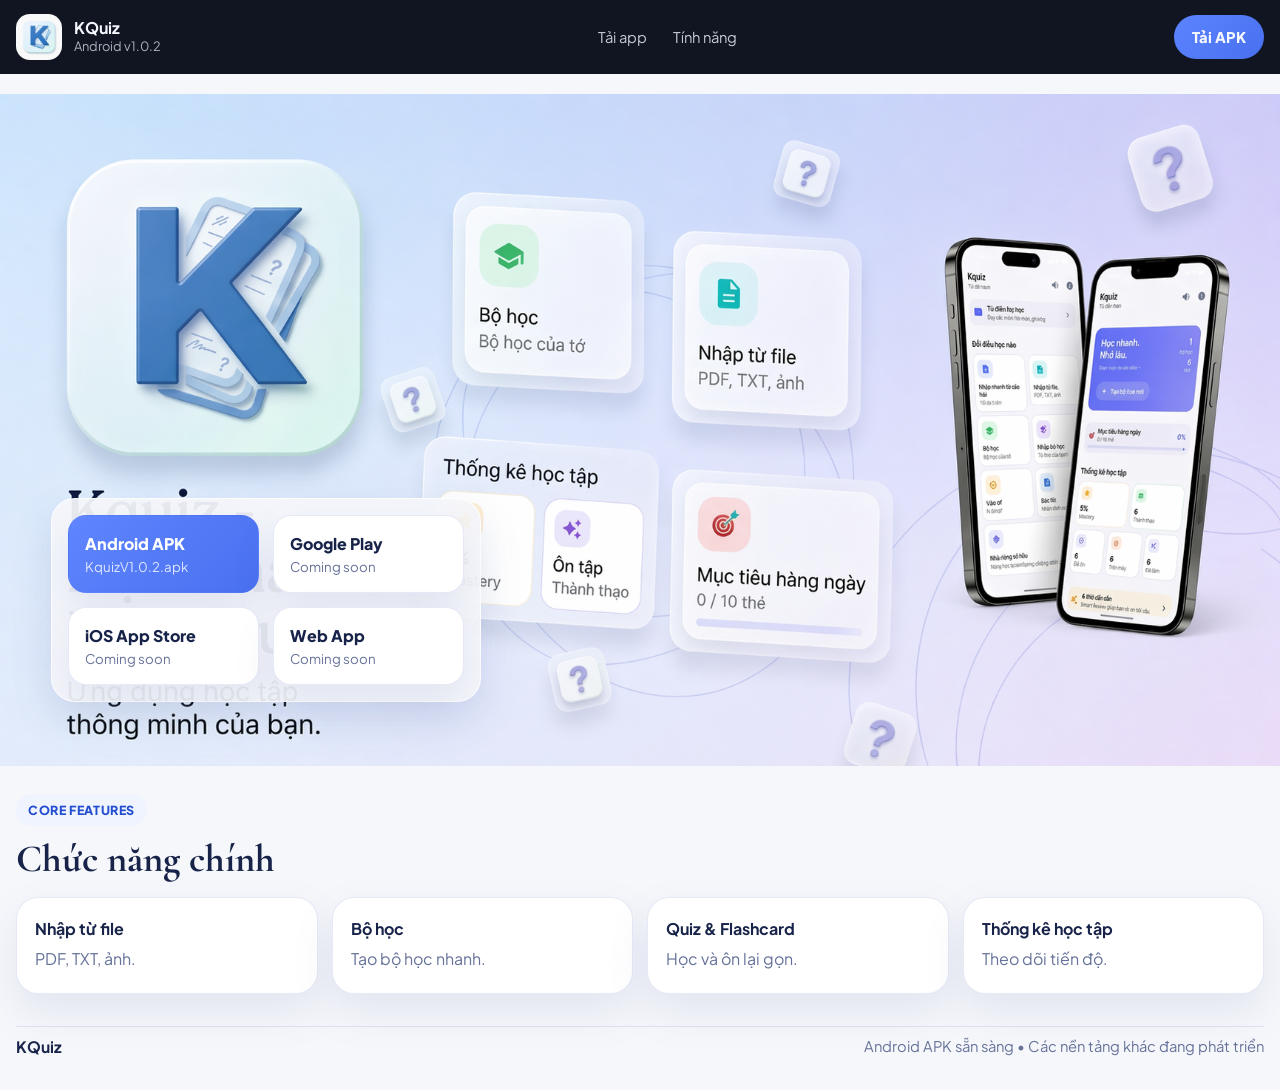
==== index.html @ 80481e48 "Move download buttons into hero" ====
<!DOCTYPE html>
<html lang="vi">
<head>
  <meta charset="UTF-8">
  <meta name="viewport" content="width=device-width, initial-scale=1.0">
  <title>KQuiz | Tải ứng dụng học tập chính thức</title>
  <meta
    name="description"
    content="Tải KQuiz Android APK v1.0.2. Nhập tài liệu, tạo quiz và ôn tập nhanh hơn với giao diện học tập thông minh."
  >
  <meta name="theme-color" content="#111826">
  <meta property="og:title" content="KQuiz | Tải ứng dụng học tập chính thức">
  <meta
    property="og:description"
    content="Trang tải chính thức của KQuiz với ảnh hero lớn, cụm nút tải app và phần giới thiệu cực gọn về các chức năng chính."
  >
  <meta property="og:type" content="website">
  <meta property="og:image" content="./assets/hero/hero-desktop.png">
  <link rel="preconnect" href="https://fonts.googleapis.com">
  <link rel="preconnect" href="https://fonts.gstatic.com" crossorigin>
  <link
    href="https://fonts.googleapis.com/css2?family=Cormorant+Garamond:wght@600;700&family=Plus+Jakarta+Sans:wght@400;500;600;700;800&display=swap"
    rel="stylesheet"
  >
  <link rel="icon" type="image/jpeg" href="./assets/hero/logo-k.jpg">
  <link rel="stylesheet" href="./styles.css">
</head>
<body>
  <header class="topbar">
    <div class="topbar__inner">
      <a class="brand" href="#top" aria-label="KQuiz">
        <img class="brand__icon" src="./assets/hero/logo-k.jpg" alt="Logo KQuiz">
        <span class="brand__copy">
          <strong>KQuiz</strong>
          <small>Android v1.0.2</small>
        </span>
      </a>

      <nav class="topbar__nav" aria-label="Điều hướng chính">
        <a href="#download">Tải app</a>
        <a href="#features">Tính năng</a>
      </nav>

      <a class="topbar__cta" href="./downloads/KquizV1.0.2.apk" download>Tải APK</a>
    </div>
  </header>

  <main id="top">
    <section id="download" class="hero">
      <div class="hero__inner">
        <picture class="hero__image">
          <source media="(max-width: 860px)" srcset="./assets/hero/hero-mobile.png">
          <img
            src="./assets/hero/hero-desktop.png"
            alt="Ảnh hero của KQuiz với logo K, các thẻ chức năng và mockup ứng dụng."
            fetchpriority="high"
          >
        </picture>

        <div class="hero__downloads" aria-label="Tải KQuiz">
          <a class="download-button download-button--primary" href="./downloads/KquizV1.0.2.apk" download>
            <span>Android APK</span>
            <small>KquizV1.0.2.apk</small>
          </a>

          <button class="download-button" type="button" disabled>
            <span>Google Play</span>
            <small>Coming soon</small>
          </button>

          <button class="download-button" type="button" disabled>
            <span>iOS App Store</span>
            <small>Coming soon</small>
          </button>

          <button class="download-button" type="button" disabled>
            <span>Web App</span>
            <small>Coming soon</small>
          </button>
        </div>
      </div>
    </section>

    <section id="features" class="features">
      <div class="features__inner">
        <div class="features__head">
          <span class="eyebrow">Core features</span>
          <h2>Chức năng chính</h2>
        </div>

        <div class="features__grid">
          <article class="feature">
            <h3>Nhập từ file</h3>
            <p>PDF, TXT, ảnh.</p>
          </article>

          <article class="feature">
            <h3>Bộ học</h3>
            <p>Tạo bộ học nhanh.</p>
          </article>

          <article class="feature">
            <h3>Quiz & Flashcard</h3>
            <p>Học và ôn lại gọn.</p>
          </article>

          <article class="feature">
            <h3>Thống kê học tập</h3>
            <p>Theo dõi tiến độ.</p>
          </article>
        </div>
      </div>
    </section>
  </main>

  <footer class="footer">
    <div class="footer__inner">
      <strong>KQuiz</strong>
      <p>Android APK sẵn sàng • Các nền tảng khác đang phát triển</p>
    </div>
  </footer>

  <script src="./script.js"></script>
</body>
</html>
---- styles.css ----
:root {
  --page-bg: #f6f7fb;
  --surface: #ffffff;
  --surface-soft: #f0f4ff;
  --text: #182349;
  --text-soft: #66729a;
  --line: rgba(98, 120, 196, 0.16);
  --blue: #5478f6;
  --blue-deep: #224ecf;
  --shadow: 0 18px 42px rgba(88, 103, 163, 0.12);
  --radius-xl: 28px;
  --radius-lg: 22px;
  --radius-md: 18px;
  --content-width: min(1360px, calc(100% - 32px));
}

* {
  box-sizing: border-box;
}

html {
  scroll-behavior: smooth;
  overflow-x: clip;
}

body {
  margin: 0;
  min-height: 100vh;
  overflow-x: clip;
  font-family: "Plus Jakarta Sans", sans-serif;
  color: var(--text);
  background: var(--page-bg);
}

img {
  display: block;
  max-width: 100%;
}

a {
  color: inherit;
  text-decoration: none;
}

button,
a {
  -webkit-tap-highlight-color: transparent;
}

.topbar {
  background: #101521;
  color: #f6f8ff;
}

.topbar__inner {
  width: var(--content-width);
  margin: 0 auto;
  min-height: 74px;
  display: flex;
  align-items: center;
  justify-content: space-between;
  gap: 18px;
}

.brand {
  display: inline-flex;
  align-items: center;
  gap: 12px;
  min-width: 0;
}

.brand__icon {
  width: 46px;
  height: 46px;
  border-radius: 14px;
  object-fit: cover;
}

.brand__copy {
  display: flex;
  flex-direction: column;
  gap: 2px;
}

.brand__copy strong {
  font-size: 1rem;
  line-height: 1;
}

.brand__copy small {
  color: rgba(233, 239, 255, 0.72);
  font-size: 0.8rem;
}

.topbar__nav {
  display: flex;
  align-items: center;
  gap: 26px;
}

.topbar__nav a {
  color: rgba(238, 243, 255, 0.82);
  font-size: 0.92rem;
}

.topbar__cta {
  display: inline-flex;
  align-items: center;
  justify-content: center;
  min-height: 44px;
  padding: 0 18px;
  border-radius: 999px;
  background: linear-gradient(135deg, #5d84ff 0%, #4870ef 100%);
  font-size: 0.92rem;
  font-weight: 800;
}

.hero {
  position: relative;
  padding: 20px 0 0;
}

.features__inner,
.footer__inner {
  width: var(--content-width);
  margin: 0 auto;
}

.hero__inner {
  width: 100%;
  margin: 0;
}

.hero__image {
  display: block;
  width: 100%;
}

.hero__image img {
  width: 100%;
  max-width: none;
  border-radius: 0;
}

.eyebrow {
  display: inline-flex;
  align-items: center;
  min-height: 32px;
  padding: 0 12px;
  border-radius: 999px;
  background: var(--surface-soft);
  color: var(--blue-deep);
  font-size: 0.78rem;
  font-weight: 800;
  letter-spacing: 0.05em;
  text-transform: uppercase;
}

.features__head h2 {
  margin: 14px 0 8px;
  font-family: "Cormorant Garamond", serif;
  font-size: clamp(2rem, 3vw, 3rem);
  line-height: 1.02;
  font-weight: 700;
}

.features__head p,
.feature p {
  margin: 0;
  color: var(--text-soft);
  line-height: 1.7;
}

.hero__downloads {
  position: absolute;
  left: clamp(24px, 4vw, 72px);
  bottom: clamp(26px, 5vw, 72px);
  display: grid;
  grid-template-columns: repeat(2, minmax(180px, 1fr));
  gap: 14px;
  width: min(430px, calc(100% - 48px));
  padding: 16px;
  border: 1px solid rgba(255, 255, 255, 0.84);
  border-radius: 24px;
  background: rgba(246, 247, 251, 0.94);
  box-shadow: 0 18px 42px rgba(88, 103, 163, 0.14);
  z-index: 2;
}

.download-button {
  min-height: 78px;
  padding: 14px 16px;
  display: flex;
  flex-direction: column;
  justify-content: center;
  gap: 4px;
  border: 1px solid var(--line);
  border-radius: var(--radius-md);
  background: var(--surface);
  color: var(--text);
  font: inherit;
  text-align: left;
  box-shadow: var(--shadow);
  cursor: not-allowed;
}

.download-button span {
  font-weight: 800;
}

.download-button small {
  color: var(--text-soft);
}

.download-button--primary {
  background: linear-gradient(135deg, #5f85ff 0%, #4970ef 100%);
  color: #fff;
  border-color: transparent;
  cursor: pointer;
}

.download-button--primary small {
  color: rgba(255, 255, 255, 0.82);
}

.features {
  padding: 28px 0 0;
}

.features__head {
  margin-bottom: 18px;
}

.features__grid {
  display: grid;
  grid-template-columns: repeat(4, minmax(0, 1fr));
  gap: 14px;
}

.feature {
  padding: 20px 18px;
  border: 1px solid var(--line);
  border-radius: var(--radius-lg);
  background: var(--surface);
  box-shadow: var(--shadow);
}

.feature h3 {
  margin: 0 0 6px;
  font-size: 1rem;
}

.footer {
  padding: 32px 0 34px;
}

.footer__inner {
  padding-top: 10px;
  border-top: 1px solid rgba(95, 117, 190, 0.16);
  display: flex;
  align-items: center;
  justify-content: space-between;
  gap: 16px;
}

.footer__inner strong {
  font-size: 0.98rem;
}

.footer__inner p {
  margin: 0;
  color: var(--text-soft);
  font-size: 0.92rem;
}

@media (max-width: 980px) {
  .topbar__inner {
    flex-wrap: wrap;
    padding: 14px 0;
  }

  .topbar__nav {
    order: 3;
    width: 100%;
    justify-content: center;
    padding-bottom: 2px;
  }

  .download__buttons,
  .features__grid {
    grid-template-columns: repeat(2, minmax(0, 1fr));
  }
}

@media (max-width: 860px) {
  :root {
    --content-width: min(100% - 20px, 760px);
  }

  .hero {
    padding-top: 10px;
  }

  .hero__downloads {
    position: static;
    width: var(--content-width);
    margin: 16px auto 0;
    grid-template-columns: 1fr;
    padding: 0;
    border: 0;
    border-radius: 0;
    background: transparent;
    box-shadow: none;
  }

  .features {
    padding-top: 28px;
  }
}

@media (max-width: 560px) {
  .brand__icon {
    width: 42px;
    height: 42px;
    border-radius: 12px;
  }

  .topbar__cta {
    width: 100%;
  }

  .topbar__nav {
    gap: 18px;
  }

  .features__head h2 {
    font-size: 2.15rem;
  }

  .features__grid {
    grid-template-columns: 1fr;
  }

  .download-button,
  .feature {
    padding: 18px 16px;
  }

  .footer__inner {
    flex-direction: column;
    align-items: flex-start;
  }
}
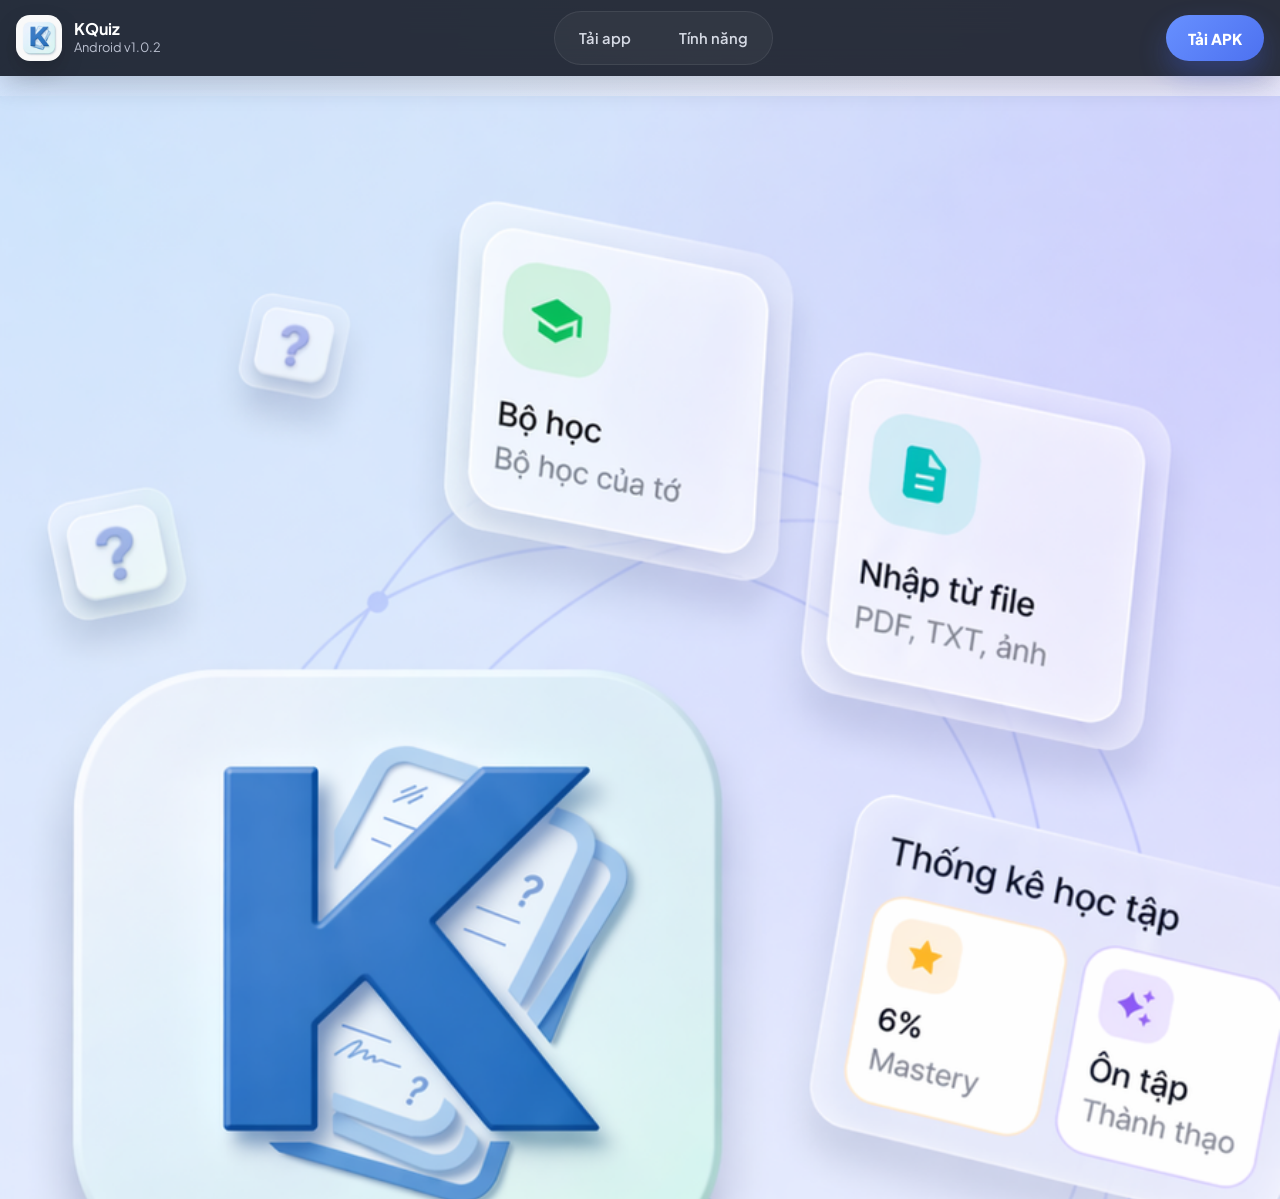
==== commit 0693a0b5: "Polish landing page visuals" ====
--- a/index.html
+++ b/index.html
@@ -8,11 +8,11 @@
     name="description"
     content="Tải KQuiz Android APK v1.0.2. Nhập tài liệu, tạo quiz và ôn tập nhanh hơn với giao diện học tập thông minh."
   >
-  <meta name="theme-color" content="#111826">
+  <meta name="theme-color" content="#111827">
   <meta property="og:title" content="KQuiz | Tải ứng dụng học tập chính thức">
   <meta
     property="og:description"
-    content="Trang tải chính thức của KQuiz với ảnh hero lớn, cụm nút tải app và phần giới thiệu cực gọn về các chức năng chính."
+    content="Trang tải chính thức của KQuiz với ảnh hero lớn, cụm nút tải app trong hero và phần giới thiệu gọn về các chức năng chính."
   >
   <meta property="og:type" content="website">
   <meta property="og:image" content="./assets/hero/hero-desktop.png">
@@ -37,8 +37,8 @@
       </a>
 
       <nav class="topbar__nav" aria-label="Điều hướng chính">
-        <a href="#download">Tải app</a>
-        <a href="#features">Tính năng</a>
+        <a class="topbar__link" href="#download">Tải app</a>
+        <a class="topbar__link" href="#features">Tính năng</a>
       </nav>
 
       <a class="topbar__cta" href="./downloads/KquizV1.0.2.apk" download>Tải APK</a>
@@ -58,6 +58,11 @@
         </picture>
 
         <div class="hero__downloads" aria-label="Tải KQuiz">
+          <div class="hero__downloads-head">
+            <span class="hero__downloads-kicker">Download</span>
+            <strong>Chọn nền tảng bạn muốn tải</strong>
+          </div>
+
           <a class="download-button download-button--primary" href="./downloads/KquizV1.0.2.apk" download>
             <span>Android APK</span>
             <small>KquizV1.0.2.apk</small>
@@ -86,25 +91,30 @@
         <div class="features__head">
           <span class="eyebrow">Core features</span>
           <h2>Chức năng chính</h2>
+          <p>Vừa đủ để người mới nhìn qua là hiểu KQuiz làm được gì.</p>
         </div>
 
         <div class="features__grid">
-          <article class="feature">
+          <article class="feature feature--blue">
+            <span class="feature__meta">INPUT</span>
             <h3>Nhập từ file</h3>
             <p>PDF, TXT, ảnh.</p>
           </article>
 
-          <article class="feature">
+          <article class="feature feature--mint">
+            <span class="feature__meta">SETS</span>
             <h3>Bộ học</h3>
             <p>Tạo bộ học nhanh.</p>
           </article>
 
-          <article class="feature">
+          <article class="feature feature--violet">
+            <span class="feature__meta">QUIZ</span>
             <h3>Quiz & Flashcard</h3>
             <p>Học và ôn lại gọn.</p>
           </article>
 
-          <article class="feature">
+          <article class="feature feature--peach">
+            <span class="feature__meta">STATS</span>
             <h3>Thống kê học tập</h3>
             <p>Theo dõi tiến độ.</p>
           </article>
--- a/styles.css
+++ b/styles.css
@@ -1,13 +1,21 @@
 :root {
-  --page-bg: #f6f7fb;
-  --surface: #ffffff;
-  --surface-soft: #f0f4ff;
-  --text: #182349;
-  --text-soft: #66729a;
-  --line: rgba(98, 120, 196, 0.16);
-  --blue: #5478f6;
-  --blue-deep: #224ecf;
-  --shadow: 0 18px 42px rgba(88, 103, 163, 0.12);
+  --page-bg: #f4f7ff;
+  --page-tint: #ecf2ff;
+  --surface: rgba(255, 255, 255, 0.94);
+  --surface-soft: rgba(255, 255, 255, 0.78);
+  --surface-glass: rgba(248, 250, 255, 0.82);
+  --text: #14214a;
+  --text-soft: #647198;
+  --blue: #567cf6;
+  --blue-deep: #234fd1;
+  --mint: #54d6be;
+  --violet: #8a7cff;
+  --peach: #ffb086;
+  --line: rgba(98, 121, 198, 0.16);
+  --line-strong: rgba(96, 118, 196, 0.24);
+  --shadow-lg: 0 28px 72px rgba(91, 109, 177, 0.18);
+  --shadow-md: 0 18px 46px rgba(95, 111, 175, 0.14);
+  --shadow-sm: 0 12px 28px rgba(99, 112, 170, 0.1);
   --radius-xl: 28px;
   --radius-lg: 22px;
   --radius-md: 18px;
@@ -29,7 +37,10 @@
   overflow-x: clip;
   font-family: "Plus Jakarta Sans", sans-serif;
   color: var(--text);
-  background: var(--page-bg);
+  background:
+    radial-gradient(circle at top left, rgba(170, 211, 255, 0.42), transparent 28%),
+    radial-gradient(circle at top right, rgba(209, 194, 255, 0.24), transparent 24%),
+    linear-gradient(180deg, var(--page-bg) 0%, var(--page-tint) 100%);
 }
 
 img {
@@ -48,14 +59,18 @@
 }
 
 .topbar {
-  background: #101521;
-  color: #f6f8ff;
+  position: sticky;
+  top: 0;
+  z-index: 20;
+  background: rgba(14, 20, 34, 0.88);
+  backdrop-filter: blur(18px);
+  box-shadow: 0 10px 24px rgba(7, 12, 25, 0.18);
 }
 
 .topbar__inner {
   width: var(--content-width);
   margin: 0 auto;
-  min-height: 74px;
+  min-height: 76px;
   display: flex;
   align-items: center;
   justify-content: space-between;
@@ -74,6 +89,7 @@
   height: 46px;
   border-radius: 14px;
   object-fit: cover;
+  box-shadow: 0 10px 22px rgba(0, 0, 0, 0.18);
 }
 
 .brand__copy {
@@ -83,50 +99,74 @@
 }
 
 .brand__copy strong {
+  color: #ffffff;
   font-size: 1rem;
   line-height: 1;
 }
 
 .brand__copy small {
-  color: rgba(233, 239, 255, 0.72);
+  color: rgba(232, 238, 255, 0.76);
   font-size: 0.8rem;
 }
 
 .topbar__nav {
   display: flex;
   align-items: center;
-  gap: 26px;
-}
-
-.topbar__nav a {
-  color: rgba(238, 243, 255, 0.82);
+  gap: 12px;
+  padding: 6px;
+  border: 1px solid rgba(255, 255, 255, 0.08);
+  border-radius: 999px;
+  background: rgba(255, 255, 255, 0.04);
+}
+
+.topbar__link {
+  min-height: 40px;
+  padding: 0 18px;
+  display: inline-flex;
+  align-items: center;
+  justify-content: center;
+  border-radius: 999px;
+  color: rgba(240, 244, 255, 0.86);
   font-size: 0.92rem;
+  font-weight: 600;
+  transition: background 180ms ease, color 180ms ease, transform 180ms ease;
+}
+
+.topbar__link:hover,
+.topbar__link:focus-visible {
+  background: rgba(255, 255, 255, 0.08);
+  color: #ffffff;
+  transform: translateY(-1px);
 }
 
 .topbar__cta {
+  min-height: 46px;
+  padding: 0 22px;
   display: inline-flex;
   align-items: center;
   justify-content: center;
-  min-height: 44px;
-  padding: 0 18px;
-  border-radius: 999px;
-  background: linear-gradient(135deg, #5d84ff 0%, #4870ef 100%);
-  font-size: 0.92rem;
+  border-radius: 999px;
+  background: linear-gradient(135deg, #6790ff 0%, #4d71f0 100%);
+  color: #ffffff;
+  font-size: 0.94rem;
   font-weight: 800;
+  box-shadow: 0 14px 28px rgba(67, 101, 231, 0.32);
+  transition: transform 180ms ease, box-shadow 180ms ease;
+}
+
+.topbar__cta:hover,
+.topbar__cta:focus-visible {
+  transform: translateY(-1px);
+  box-shadow: 0 18px 32px rgba(67, 101, 231, 0.38);
 }
 
 .hero {
   position: relative;
-  padding: 20px 0 0;
-}
-
-.features__inner,
-.footer__inner {
-  width: var(--content-width);
-  margin: 0 auto;
+  padding-top: 20px;
 }
 
 .hero__inner {
+  position: relative;
   width: 100%;
   margin: 0;
 }
@@ -140,35 +180,7 @@
   width: 100%;
   max-width: none;
   border-radius: 0;
-}
-
-.eyebrow {
-  display: inline-flex;
-  align-items: center;
-  min-height: 32px;
-  padding: 0 12px;
-  border-radius: 999px;
-  background: var(--surface-soft);
-  color: var(--blue-deep);
-  font-size: 0.78rem;
-  font-weight: 800;
-  letter-spacing: 0.05em;
-  text-transform: uppercase;
-}
-
-.features__head h2 {
-  margin: 14px 0 8px;
-  font-family: "Cormorant Garamond", serif;
-  font-size: clamp(2rem, 3vw, 3rem);
-  line-height: 1.02;
-  font-weight: 700;
-}
-
-.features__head p,
-.feature p {
-  margin: 0;
-  color: var(--text-soft);
-  line-height: 1.7;
+  box-shadow: var(--shadow-lg);
 }
 
 .hero__downloads {
@@ -178,30 +190,61 @@
   display: grid;
   grid-template-columns: repeat(2, minmax(180px, 1fr));
   gap: 14px;
-  width: min(430px, calc(100% - 48px));
-  padding: 16px;
+  width: min(470px, calc(100% - 48px));
+  padding: 18px;
   border: 1px solid rgba(255, 255, 255, 0.84);
-  border-radius: 24px;
-  background: rgba(246, 247, 251, 0.94);
-  box-shadow: 0 18px 42px rgba(88, 103, 163, 0.14);
+  border-radius: 28px;
+  background: linear-gradient(180deg, rgba(248, 250, 255, 0.9), rgba(244, 247, 255, 0.82));
+  box-shadow: 0 24px 54px rgba(90, 106, 170, 0.22);
+  backdrop-filter: blur(18px);
   z-index: 2;
 }
 
+.hero__downloads-head {
+  grid-column: 1 / -1;
+  display: flex;
+  flex-direction: column;
+  gap: 4px;
+  margin-bottom: 4px;
+}
+
+.hero__downloads-kicker,
+.eyebrow {
+  display: inline-flex;
+  align-items: center;
+  width: fit-content;
+  min-height: 32px;
+  padding: 0 12px;
+  border-radius: 999px;
+  background: rgba(84, 124, 246, 0.1);
+  color: var(--blue-deep);
+  font-size: 0.78rem;
+  font-weight: 800;
+  letter-spacing: 0.05em;
+  text-transform: uppercase;
+}
+
+.hero__downloads-head strong {
+  font-size: 1rem;
+  line-height: 1.35;
+}
+
 .download-button {
-  min-height: 78px;
-  padding: 14px 16px;
+  min-height: 82px;
+  padding: 15px 16px;
   display: flex;
   flex-direction: column;
   justify-content: center;
-  gap: 4px;
+  gap: 5px;
   border: 1px solid var(--line);
-  border-radius: var(--radius-md);
-  background: var(--surface);
+  border-radius: 20px;
+  background: linear-gradient(180deg, rgba(255, 255, 255, 0.98), rgba(249, 250, 255, 0.9));
   color: var(--text);
   font: inherit;
   text-align: left;
-  box-shadow: var(--shadow);
+  box-shadow: var(--shadow-sm);
   cursor: not-allowed;
+  transition: transform 180ms ease, box-shadow 180ms ease, border-color 180ms ease;
 }
 
 .download-button span {
@@ -212,10 +255,17 @@
   color: var(--text-soft);
 }
 
+.download-button:hover,
+.download-button:focus-visible {
+  transform: translateY(-2px);
+  box-shadow: 0 16px 34px rgba(101, 118, 183, 0.16);
+}
+
 .download-button--primary {
-  background: linear-gradient(135deg, #5f85ff 0%, #4970ef 100%);
-  color: #fff;
+  background: linear-gradient(135deg, #648dff 0%, #496ff0 100%);
+  color: #ffffff;
   border-color: transparent;
+  box-shadow: 0 18px 34px rgba(68, 102, 232, 0.28);
   cursor: pointer;
 }
 
@@ -224,39 +274,111 @@
 }
 
 .features {
-  padding: 28px 0 0;
+  padding: 34px 0 0;
+}
+
+.features__inner,
+.footer__inner {
+  width: var(--content-width);
+  margin: 0 auto;
 }
 
 .features__head {
-  margin-bottom: 18px;
+  max-width: 620px;
+  margin-bottom: 22px;
+}
+
+.features__head h2 {
+  margin: 14px 0 10px;
+  font-family: "Cormorant Garamond", serif;
+  font-size: clamp(2.1rem, 3vw, 3.1rem);
+  line-height: 1.02;
+  font-weight: 700;
+}
+
+.features__head p,
+.feature p {
+  margin: 0;
+  color: var(--text-soft);
+  line-height: 1.72;
 }
 
 .features__grid {
   display: grid;
   grid-template-columns: repeat(4, minmax(0, 1fr));
-  gap: 14px;
+  gap: 16px;
 }
 
 .feature {
-  padding: 20px 18px;
+  position: relative;
+  overflow: hidden;
+  padding: 22px 20px;
   border: 1px solid var(--line);
-  border-radius: var(--radius-lg);
-  background: var(--surface);
-  box-shadow: var(--shadow);
+  border-radius: 24px;
+  background: linear-gradient(180deg, rgba(255, 255, 255, 0.98), rgba(248, 250, 255, 0.92));
+  box-shadow: var(--shadow-sm);
+}
+
+.feature::after {
+  content: "";
+  position: absolute;
+  inset: auto -32px -32px auto;
+  width: 120px;
+  height: 120px;
+  border-radius: 999px;
+  opacity: 0.14;
+}
+
+.feature--blue::after {
+  background: radial-gradient(circle, var(--blue), transparent 70%);
+}
+
+.feature--mint::after {
+  background: radial-gradient(circle, var(--mint), transparent 70%);
+}
+
+.feature--violet::after {
+  background: radial-gradient(circle, var(--violet), transparent 70%);
+}
+
+.feature--peach::after {
+  background: radial-gradient(circle, var(--peach), transparent 70%);
+}
+
+.feature__meta {
+  display: inline-flex;
+  align-items: center;
+  min-height: 28px;
+  padding: 0 10px;
+  margin-bottom: 14px;
+  border-radius: 999px;
+  background: rgba(239, 244, 255, 0.92);
+  color: var(--blue-deep);
+  font-size: 0.74rem;
+  font-weight: 800;
+  letter-spacing: 0.06em;
+  text-transform: uppercase;
 }
 
 .feature h3 {
-  margin: 0 0 6px;
-  font-size: 1rem;
+  position: relative;
+  z-index: 1;
+  margin: 0 0 8px;
+  font-size: 1.02rem;
+}
+
+.feature p {
+  position: relative;
+  z-index: 1;
 }
 
 .footer {
-  padding: 32px 0 34px;
+  padding: 34px 0 40px;
 }
 
 .footer__inner {
-  padding-top: 10px;
-  border-top: 1px solid rgba(95, 117, 190, 0.16);
+  padding-top: 14px;
+  border-top: 1px solid rgba(95, 117, 190, 0.18);
   display: flex;
   align-items: center;
   justify-content: space-between;
@@ -283,10 +405,8 @@
     order: 3;
     width: 100%;
     justify-content: center;
-    padding-bottom: 2px;
-  }
-
-  .download__buttons,
+  }
+
   .features__grid {
     grid-template-columns: repeat(2, minmax(0, 1fr));
   }
@@ -311,10 +431,15 @@
     border-radius: 0;
     background: transparent;
     box-shadow: none;
+    backdrop-filter: none;
+  }
+
+  .hero__downloads-head {
+    margin-bottom: 0;
   }
 
   .features {
-    padding-top: 28px;
+    padding-top: 30px;
   }
 }
 
@@ -330,11 +455,18 @@
   }
 
   .topbar__nav {
-    gap: 18px;
+    gap: 8px;
+    padding: 0;
+    border: 0;
+    background: transparent;
+  }
+
+  .topbar__link {
+    padding: 0 10px;
   }
 
   .features__head h2 {
-    font-size: 2.15rem;
+    font-size: 2.2rem;
   }
 
   .features__grid {
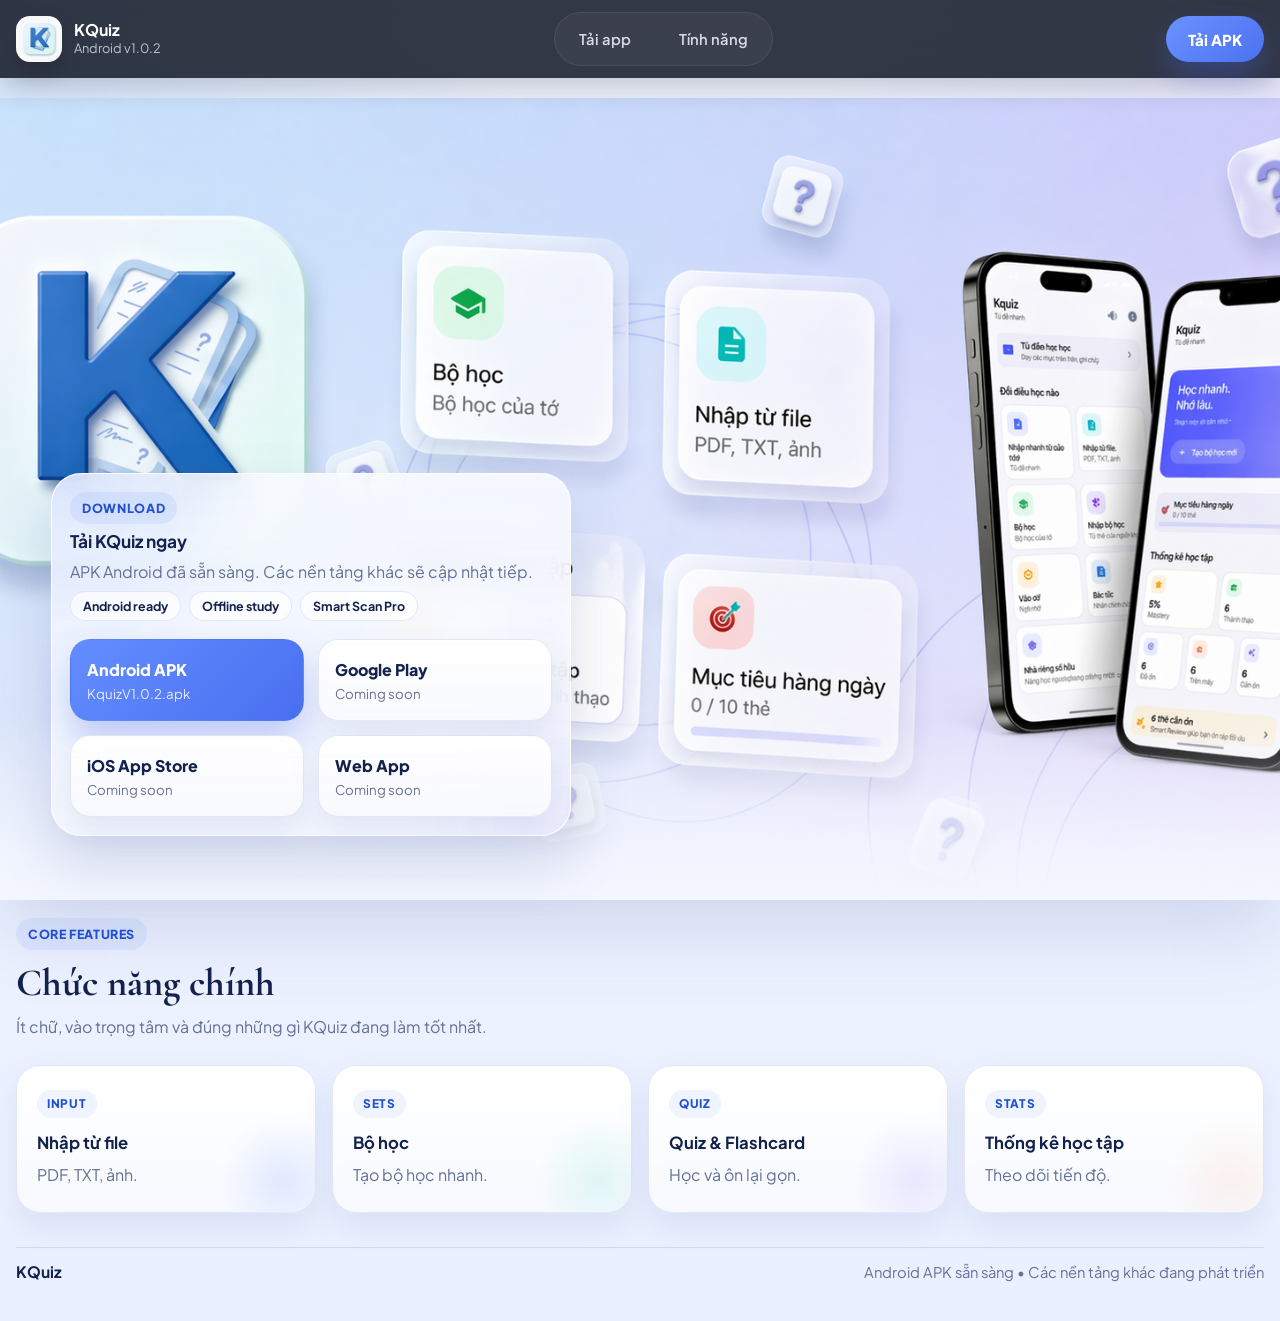
==== commit 32429391: "Enhance landing page hero polish" ====
--- a/index.html
+++ b/index.html
@@ -12,7 +12,7 @@
   <meta property="og:title" content="KQuiz | Tải ứng dụng học tập chính thức">
   <meta
     property="og:description"
-    content="Trang tải chính thức của KQuiz với ảnh hero lớn, cụm nút tải app trong hero và phần giới thiệu gọn về các chức năng chính."
+    content="Trang tải chính thức của KQuiz với ảnh hero lớn, cụm nút tải app nổi bật và phần giới thiệu gọn về các chức năng chính."
   >
   <meta property="og:type" content="website">
   <meta property="og:image" content="./assets/hero/hero-desktop.png">
@@ -60,7 +60,13 @@
         <div class="hero__downloads" aria-label="Tải KQuiz">
           <div class="hero__downloads-head">
             <span class="hero__downloads-kicker">Download</span>
-            <strong>Chọn nền tảng bạn muốn tải</strong>
+            <strong>Tải KQuiz ngay</strong>
+            <p>APK Android đã sẵn sàng. Các nền tảng khác sẽ cập nhật tiếp.</p>
+            <div class="hero__badges" aria-label="Điểm nổi bật">
+              <span class="hero__badge">Android ready</span>
+              <span class="hero__badge">Offline study</span>
+              <span class="hero__badge">Smart Scan Pro</span>
+            </div>
           </div>
 
           <a class="download-button download-button--primary" href="./downloads/KquizV1.0.2.apk" download>
@@ -88,32 +94,32 @@
 
     <section id="features" class="features">
       <div class="features__inner">
-        <div class="features__head">
+        <div class="features__head reveal" style="--delay: 0.02s">
           <span class="eyebrow">Core features</span>
           <h2>Chức năng chính</h2>
-          <p>Vừa đủ để người mới nhìn qua là hiểu KQuiz làm được gì.</p>
+          <p>Ít chữ, vào trọng tâm và đúng những gì KQuiz đang làm tốt nhất.</p>
         </div>
 
         <div class="features__grid">
-          <article class="feature feature--blue">
+          <article class="feature feature--blue reveal" style="--delay: 0.04s">
             <span class="feature__meta">INPUT</span>
             <h3>Nhập từ file</h3>
             <p>PDF, TXT, ảnh.</p>
           </article>
 
-          <article class="feature feature--mint">
+          <article class="feature feature--mint reveal" style="--delay: 0.08s">
             <span class="feature__meta">SETS</span>
             <h3>Bộ học</h3>
             <p>Tạo bộ học nhanh.</p>
           </article>
 
-          <article class="feature feature--violet">
+          <article class="feature feature--violet reveal" style="--delay: 0.12s">
             <span class="feature__meta">QUIZ</span>
             <h3>Quiz & Flashcard</h3>
             <p>Học và ôn lại gọn.</p>
           </article>
 
-          <article class="feature feature--peach">
+          <article class="feature feature--peach reveal" style="--delay: 0.16s">
             <span class="feature__meta">STATS</span>
             <h3>Thống kê học tập</h3>
             <p>Theo dõi tiến độ.</p>
--- a/styles.css
+++ b/styles.css
@@ -1,25 +1,25 @@
 :root {
   --page-bg: #f4f7ff;
-  --page-tint: #ecf2ff;
+  --page-tint: #eaf0ff;
   --surface: rgba(255, 255, 255, 0.94);
-  --surface-soft: rgba(255, 255, 255, 0.78);
-  --surface-glass: rgba(248, 250, 255, 0.82);
-  --text: #14214a;
+  --surface-soft: rgba(255, 255, 255, 0.82);
+  --surface-strong: rgba(250, 252, 255, 0.9);
+  --text: #13224d;
   --text-soft: #647198;
-  --blue: #567cf6;
+  --blue: #5c84ff;
   --blue-deep: #234fd1;
-  --mint: #54d6be;
-  --violet: #8a7cff;
-  --peach: #ffb086;
-  --line: rgba(98, 121, 198, 0.16);
-  --line-strong: rgba(96, 118, 196, 0.24);
-  --shadow-lg: 0 28px 72px rgba(91, 109, 177, 0.18);
-  --shadow-md: 0 18px 46px rgba(95, 111, 175, 0.14);
-  --shadow-sm: 0 12px 28px rgba(99, 112, 170, 0.1);
-  --radius-xl: 28px;
-  --radius-lg: 22px;
-  --radius-md: 18px;
-  --content-width: min(1360px, calc(100% - 32px));
+  --mint: #56d8c0;
+  --violet: #8d7fff;
+  --peach: #ffb389;
+  --line: rgba(94, 116, 191, 0.16);
+  --line-strong: rgba(90, 111, 186, 0.28);
+  --shadow-lg: 0 30px 72px rgba(87, 104, 170, 0.2);
+  --shadow-md: 0 20px 48px rgba(95, 111, 175, 0.16);
+  --shadow-sm: 0 14px 30px rgba(100, 112, 170, 0.12);
+  --radius-xl: 30px;
+  --radius-lg: 24px;
+  --radius-md: 20px;
+  --content-width: min(1380px, calc(100% - 32px));
 }
 
 * {
@@ -38,8 +38,8 @@
   font-family: "Plus Jakarta Sans", sans-serif;
   color: var(--text);
   background:
-    radial-gradient(circle at top left, rgba(170, 211, 255, 0.42), transparent 28%),
-    radial-gradient(circle at top right, rgba(209, 194, 255, 0.24), transparent 24%),
+    radial-gradient(circle at top left, rgba(182, 218, 255, 0.42), transparent 28%),
+    radial-gradient(circle at top right, rgba(214, 204, 255, 0.26), transparent 26%),
     linear-gradient(180deg, var(--page-bg) 0%, var(--page-tint) 100%);
 }
 
@@ -61,8 +61,8 @@
 .topbar {
   position: sticky;
   top: 0;
-  z-index: 20;
-  background: rgba(14, 20, 34, 0.88);
+  z-index: 30;
+  background: rgba(14, 20, 34, 0.84);
   backdrop-filter: blur(18px);
   box-shadow: 0 10px 24px rgba(7, 12, 25, 0.18);
 }
@@ -70,7 +70,7 @@
 .topbar__inner {
   width: var(--content-width);
   margin: 0 auto;
-  min-height: 76px;
+  min-height: 78px;
   display: flex;
   align-items: center;
   justify-content: space-between;
@@ -89,7 +89,7 @@
   height: 46px;
   border-radius: 14px;
   object-fit: cover;
-  box-shadow: 0 10px 22px rgba(0, 0, 0, 0.18);
+  box-shadow: 0 10px 24px rgba(0, 0, 0, 0.18);
 }
 
 .brand__copy {
@@ -146,7 +146,7 @@
   align-items: center;
   justify-content: center;
   border-radius: 999px;
-  background: linear-gradient(135deg, #6790ff 0%, #4d71f0 100%);
+  background: linear-gradient(135deg, #6992ff 0%, #4c72f0 100%);
   color: #ffffff;
   font-size: 0.94rem;
   font-weight: 800;
@@ -168,7 +168,16 @@
 .hero__inner {
   position: relative;
   width: 100%;
-  margin: 0;
+  min-height: calc(100svh - 98px);
+}
+
+.hero__inner::after {
+  content: "";
+  position: absolute;
+  inset: auto 0 0;
+  height: clamp(88px, 16vw, 180px);
+  background: linear-gradient(180deg, rgba(244, 247, 255, 0), rgba(244, 247, 255, 0.84) 74%, var(--page-bg));
+  pointer-events: none;
 }
 
 .hero__image {
@@ -178,33 +187,51 @@
 
 .hero__image img {
   width: 100%;
-  max-width: none;
-  border-radius: 0;
+  height: calc(100svh - 98px);
+  min-height: 640px;
+  object-fit: cover;
+  object-position: center center;
   box-shadow: var(--shadow-lg);
 }
 
 .hero__downloads {
   position: absolute;
-  left: clamp(24px, 4vw, 72px);
-  bottom: clamp(26px, 5vw, 72px);
+  left: clamp(24px, 4vw, 78px);
+  bottom: clamp(28px, 5vw, 82px);
   display: grid;
-  grid-template-columns: repeat(2, minmax(180px, 1fr));
+  grid-template-columns: repeat(2, minmax(190px, 1fr));
   gap: 14px;
-  width: min(470px, calc(100% - 48px));
+  width: min(520px, calc(100% - 48px));
   padding: 18px;
   border: 1px solid rgba(255, 255, 255, 0.84);
-  border-radius: 28px;
+  border-radius: var(--radius-xl);
   background: linear-gradient(180deg, rgba(248, 250, 255, 0.9), rgba(244, 247, 255, 0.82));
-  box-shadow: 0 24px 54px rgba(90, 106, 170, 0.22);
+  box-shadow: 0 26px 56px rgba(90, 106, 170, 0.22);
   backdrop-filter: blur(18px);
   z-index: 2;
+}
+
+.hero__downloads::before {
+  content: "";
+  position: absolute;
+  inset: 0;
+  border-radius: inherit;
+  background:
+    radial-gradient(circle at top left, rgba(120, 156, 255, 0.18), transparent 34%),
+    radial-gradient(circle at bottom right, rgba(168, 150, 255, 0.12), transparent 26%);
+  pointer-events: none;
+}
+
+.hero__downloads > * {
+  position: relative;
+  z-index: 1;
 }
 
 .hero__downloads-head {
   grid-column: 1 / -1;
   display: flex;
   flex-direction: column;
-  gap: 4px;
+  gap: 6px;
   margin-bottom: 4px;
 }
 
@@ -225,8 +252,34 @@
 }
 
 .hero__downloads-head strong {
-  font-size: 1rem;
+  font-size: 1.08rem;
   line-height: 1.35;
+}
+
+.hero__downloads-head p {
+  margin: 0;
+  color: var(--text-soft);
+  line-height: 1.6;
+}
+
+.hero__badges {
+  display: flex;
+  flex-wrap: wrap;
+  gap: 8px;
+}
+
+.hero__badge {
+  min-height: 30px;
+  padding: 0 12px;
+  display: inline-flex;
+  align-items: center;
+  justify-content: center;
+  border: 1px solid rgba(103, 126, 201, 0.16);
+  border-radius: 999px;
+  background: rgba(255, 255, 255, 0.72);
+  color: var(--text);
+  font-size: 0.78rem;
+  font-weight: 700;
 }
 
 .download-button {
@@ -237,7 +290,7 @@
   justify-content: center;
   gap: 5px;
   border: 1px solid var(--line);
-  border-radius: 20px;
+  border-radius: var(--radius-md);
   background: linear-gradient(180deg, rgba(255, 255, 255, 0.98), rgba(249, 250, 255, 0.9));
   color: var(--text);
   font: inherit;
@@ -258,23 +311,24 @@
 .download-button:hover,
 .download-button:focus-visible {
   transform: translateY(-2px);
-  box-shadow: 0 16px 34px rgba(101, 118, 183, 0.16);
+  box-shadow: 0 18px 34px rgba(101, 118, 183, 0.16);
 }
 
 .download-button--primary {
   background: linear-gradient(135deg, #648dff 0%, #496ff0 100%);
   color: #ffffff;
   border-color: transparent;
-  box-shadow: 0 18px 34px rgba(68, 102, 232, 0.28);
+  box-shadow: 0 18px 34px rgba(68, 102, 232, 0.3);
   cursor: pointer;
 }
 
 .download-button--primary small {
-  color: rgba(255, 255, 255, 0.82);
+  color: rgba(255, 255, 255, 0.84);
 }
 
 .features {
-  padding: 34px 0 0;
+  position: relative;
+  padding: 18px 0 0;
 }
 
 .features__inner,
@@ -285,13 +339,13 @@
 
 .features__head {
   max-width: 620px;
-  margin-bottom: 22px;
+  margin-bottom: 24px;
 }
 
 .features__head h2 {
   margin: 14px 0 10px;
   font-family: "Cormorant Garamond", serif;
-  font-size: clamp(2.1rem, 3vw, 3.1rem);
+  font-size: clamp(2.2rem, 3vw, 3.2rem);
   line-height: 1.02;
   font-weight: 700;
 }
@@ -312,21 +366,29 @@
 .feature {
   position: relative;
   overflow: hidden;
-  padding: 22px 20px;
+  padding: 24px 20px;
   border: 1px solid var(--line);
-  border-radius: 24px;
+  border-radius: var(--radius-lg);
   background: linear-gradient(180deg, rgba(255, 255, 255, 0.98), rgba(248, 250, 255, 0.92));
   box-shadow: var(--shadow-sm);
+  transition: transform 200ms ease, box-shadow 200ms ease, border-color 200ms ease;
+}
+
+.feature:hover,
+.feature:focus-within {
+  transform: translateY(-4px);
+  box-shadow: var(--shadow-md);
+  border-color: var(--line-strong);
 }
 
 .feature::after {
   content: "";
   position: absolute;
   inset: auto -32px -32px auto;
-  width: 120px;
-  height: 120px;
+  width: 128px;
+  height: 128px;
   border-radius: 999px;
-  opacity: 0.14;
+  opacity: 0.15;
 }
 
 .feature--blue::after {
@@ -364,7 +426,7 @@
   position: relative;
   z-index: 1;
   margin: 0 0 8px;
-  font-size: 1.02rem;
+  font-size: 1.04rem;
 }
 
 .feature p {
@@ -395,6 +457,35 @@
   font-size: 0.92rem;
 }
 
+.reveal {
+  opacity: 1;
+  transform: none;
+}
+
+.js .reveal {
+  opacity: 0;
+  transform: translateY(26px) scale(0.985);
+  transition:
+    opacity 560ms ease,
+    transform 560ms ease;
+  transition-delay: var(--delay, 0s);
+}
+
+.js .reveal.is-visible {
+  opacity: 1;
+  transform: translateY(0) scale(1);
+}
+
+@media (max-width: 1120px) {
+  .hero__downloads {
+    width: min(500px, calc(100% - 40px));
+  }
+
+  .features__grid {
+    grid-template-columns: repeat(2, minmax(0, 1fr));
+  }
+}
+
 @media (max-width: 980px) {
   .topbar__inner {
     flex-wrap: wrap;
@@ -406,10 +497,6 @@
     width: 100%;
     justify-content: center;
   }
-
-  .features__grid {
-    grid-template-columns: repeat(2, minmax(0, 1fr));
-  }
 }
 
 @media (max-width: 860px) {
@@ -421,25 +508,38 @@
     padding-top: 10px;
   }
 
+  .hero__inner {
+    min-height: auto;
+  }
+
+  .hero__inner::after {
+    display: none;
+  }
+
+  .hero__image img {
+    height: auto;
+    min-height: 0;
+    object-fit: contain;
+  }
+
   .hero__downloads {
     position: static;
     width: var(--content-width);
-    margin: 16px auto 0;
+    margin: -74px auto 0;
     grid-template-columns: 1fr;
-    padding: 0;
-    border: 0;
-    border-radius: 0;
-    background: transparent;
-    box-shadow: none;
+    padding: 16px;
+    border-color: rgba(105, 128, 206, 0.16);
+    background: linear-gradient(180deg, rgba(255, 255, 255, 0.94), rgba(247, 249, 255, 0.88));
+    box-shadow: var(--shadow-sm);
     backdrop-filter: none;
   }
 
-  .hero__downloads-head {
-    margin-bottom: 0;
+  .hero__badges {
+    margin-top: 2px;
   }
 
   .features {
-    padding-top: 30px;
+    padding-top: 28px;
   }
 }
 
@@ -465,6 +565,21 @@
     padding: 0 10px;
   }
 
+  .hero__downloads {
+    width: calc(100% - 20px);
+    margin-top: -58px;
+    gap: 12px;
+    border-radius: 22px;
+  }
+
+  .hero__downloads-head strong {
+    font-size: 1rem;
+  }
+
+  .hero__downloads-head p {
+    font-size: 0.92rem;
+  }
+
   .features__head h2 {
     font-size: 2.2rem;
   }
@@ -483,3 +598,18 @@
     align-items: flex-start;
   }
 }
+
+@media (prefers-reduced-motion: reduce) {
+  html {
+    scroll-behavior: auto;
+  }
+
+  .js .reveal,
+  .topbar__link,
+  .topbar__cta,
+  .download-button,
+  .feature {
+    transition: none;
+    transform: none;
+  }
+}
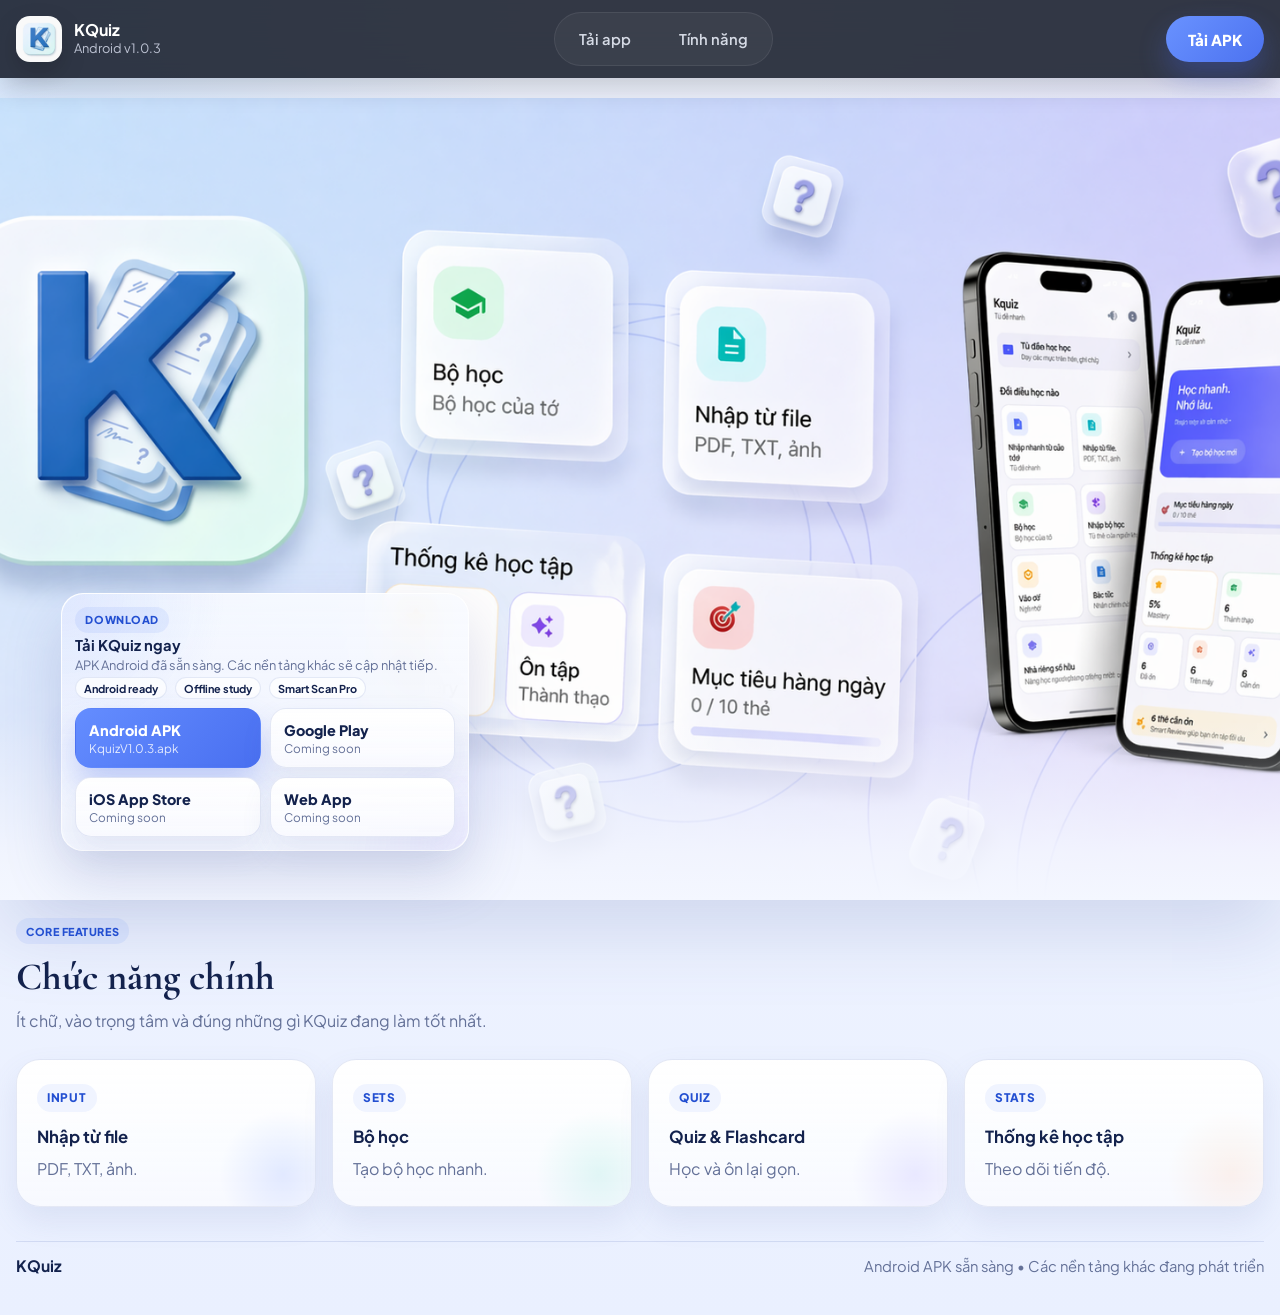
==== commit 5508f983: "Update landing page to APK v1.0.3" ====
--- a/index.html
+++ b/index.html
@@ -6,7 +6,7 @@
   <title>KQuiz | Tải ứng dụng học tập chính thức</title>
   <meta
     name="description"
-    content="Tải KQuiz Android APK v1.0.2. Nhập tài liệu, tạo quiz và ôn tập nhanh hơn với giao diện học tập thông minh."
+    content="Tải KQuiz Android APK v1.0.3. Nhập tài liệu, tạo quiz và ôn tập nhanh hơn với giao diện học tập thông minh."
   >
   <meta name="theme-color" content="#111827">
   <meta property="og:title" content="KQuiz | Tải ứng dụng học tập chính thức">
@@ -32,7 +32,7 @@
         <img class="brand__icon" src="./assets/hero/logo-k.jpg" alt="Logo KQuiz">
         <span class="brand__copy">
           <strong>KQuiz</strong>
-          <small>Android v1.0.2</small>
+          <small>Android v1.0.3</small>
         </span>
       </a>
 
@@ -41,7 +41,7 @@
         <a class="topbar__link" href="#features">Tính năng</a>
       </nav>
 
-      <a class="topbar__cta" href="./downloads/KquizV1.0.2.apk" download>Tải APK</a>
+      <a class="topbar__cta" href="./downloads/KquizV1.0.3.apk" download>Tải APK</a>
     </div>
   </header>
 
@@ -69,9 +69,9 @@
             </div>
           </div>
 
-          <a class="download-button download-button--primary" href="./downloads/KquizV1.0.2.apk" download>
+          <a class="download-button download-button--primary" href="./downloads/KquizV1.0.3.apk" download>
             <span>Android APK</span>
-            <small>KquizV1.0.2.apk</small>
+            <small>KquizV1.0.3.apk</small>
           </a>
 
           <button class="download-button" type="button" disabled>
--- a/styles.css
+++ b/styles.css
@@ -196,15 +196,15 @@
 
 .hero__downloads {
   position: absolute;
-  left: clamp(24px, 4vw, 78px);
-  bottom: clamp(28px, 5vw, 82px);
+  left: clamp(40px, 4.8vw, 94px);
+  bottom: clamp(16px, 3.8vw, 58px);
   display: grid;
-  grid-template-columns: repeat(2, minmax(190px, 1fr));
-  gap: 14px;
-  width: min(520px, calc(100% - 48px));
-  padding: 18px;
+  grid-template-columns: repeat(2, minmax(165px, 1fr));
+  gap: 9px;
+  width: min(408px, calc(100% - 48px));
+  padding: 13px;
   border: 1px solid rgba(255, 255, 255, 0.84);
-  border-radius: var(--radius-xl);
+  border-radius: 22px;
   background: linear-gradient(180deg, rgba(248, 250, 255, 0.9), rgba(244, 247, 255, 0.82));
   box-shadow: 0 26px 56px rgba(90, 106, 170, 0.22);
   backdrop-filter: blur(18px);
@@ -231,8 +231,8 @@
   grid-column: 1 / -1;
   display: flex;
   flex-direction: column;
-  gap: 6px;
-  margin-bottom: 4px;
+  gap: 3px;
+  margin-bottom: 0;
 }
 
 .hero__downloads-kicker,
@@ -240,26 +240,27 @@
   display: inline-flex;
   align-items: center;
   width: fit-content;
-  min-height: 32px;
-  padding: 0 12px;
+  min-height: 26px;
+  padding: 0 10px;
   border-radius: 999px;
   background: rgba(84, 124, 246, 0.1);
   color: var(--blue-deep);
-  font-size: 0.78rem;
+  font-size: 0.68rem;
   font-weight: 800;
   letter-spacing: 0.05em;
   text-transform: uppercase;
 }
 
 .hero__downloads-head strong {
-  font-size: 1.08rem;
-  line-height: 1.35;
+  font-size: 0.92rem;
+  line-height: 1.25;
 }
 
 .hero__downloads-head p {
   margin: 0;
   color: var(--text-soft);
-  line-height: 1.6;
+  font-size: 0.8rem;
+  line-height: 1.35;
 }
 
 .hero__badges {
@@ -269,8 +270,8 @@
 }
 
 .hero__badge {
-  min-height: 30px;
-  padding: 0 12px;
+  min-height: 22px;
+  padding: 0 8px;
   display: inline-flex;
   align-items: center;
   justify-content: center;
@@ -278,19 +279,19 @@
   border-radius: 999px;
   background: rgba(255, 255, 255, 0.72);
   color: var(--text);
-  font-size: 0.78rem;
+  font-size: 0.68rem;
   font-weight: 700;
 }
 
 .download-button {
-  min-height: 82px;
-  padding: 15px 16px;
+  min-height: 60px;
+  padding: 11px 13px;
   display: flex;
   flex-direction: column;
   justify-content: center;
-  gap: 5px;
+  gap: 2px;
   border: 1px solid var(--line);
-  border-radius: var(--radius-md);
+  border-radius: 16px;
   background: linear-gradient(180deg, rgba(255, 255, 255, 0.98), rgba(249, 250, 255, 0.9));
   color: var(--text);
   font: inherit;
@@ -301,10 +302,12 @@
 }
 
 .download-button span {
+  font-size: 0.9rem;
   font-weight: 800;
 }
 
 .download-button small {
+  font-size: 0.74rem;
   color: var(--text-soft);
 }
 
@@ -478,7 +481,7 @@
 
 @media (max-width: 1120px) {
   .hero__downloads {
-    width: min(500px, calc(100% - 40px));
+    width: min(392px, calc(100% - 40px));
   }
 
   .features__grid {
@@ -505,7 +508,7 @@
   }
 
   .hero {
-    padding-top: 10px;
+    padding-top: 8px;
   }
 
   .hero__inner {
@@ -514,19 +517,29 @@
 
   .hero__inner::after {
     display: none;
+  }
+
+  .hero__image {
+    width: var(--content-width);
+    margin: 0 auto;
+    overflow: hidden;
+    border-radius: 28px;
+    box-shadow: var(--shadow-lg);
   }
 
   .hero__image img {
     height: auto;
     min-height: 0;
-    object-fit: contain;
+    object-fit: cover;
+    object-position: center top;
+    box-shadow: none;
   }
 
   .hero__downloads {
     position: static;
     width: var(--content-width);
-    margin: -74px auto 0;
-    grid-template-columns: 1fr;
+    margin: -68px auto 0;
+    grid-template-columns: repeat(2, minmax(0, 1fr));
     padding: 16px;
     border-color: rgba(105, 128, 206, 0.16);
     background: linear-gradient(180deg, rgba(255, 255, 255, 0.94), rgba(247, 249, 255, 0.88));
@@ -539,63 +552,159 @@
   }
 
   .features {
-    padding-top: 28px;
+    padding-top: 22px;
   }
 }
 
 @media (max-width: 560px) {
+  .topbar {
+    position: sticky;
+  }
+
+  .topbar__inner {
+    display: grid;
+    grid-template-columns: 1fr auto;
+    align-items: start;
+    gap: 8px 6px;
+    min-height: auto;
+    padding: 10px 0 8px;
+  }
+
+  .brand {
+    grid-column: 1;
+    grid-row: 1;
+    gap: 7px;
+    min-width: 0;
+  }
+
   .brand__icon {
-    width: 42px;
-    height: 42px;
-    border-radius: 12px;
+    width: 34px;
+    height: 34px;
+    border-radius: 10px;
+  }
+
+  .brand__copy strong {
+    font-size: 0.84rem;
+  }
+
+  .brand__copy small {
+    font-size: 0.66rem;
   }
 
   .topbar__cta {
-    width: 100%;
+    display: none;
   }
 
   .topbar__nav {
-    gap: 8px;
+    grid-column: 2;
+    grid-row: 1;
+    width: auto;
+    justify-content: flex-end;
+    justify-self: end;
+    align-self: start;
+    gap: 4px;
     padding: 0;
     border: 0;
     background: transparent;
   }
 
   .topbar__link {
+    min-height: 28px;
     padding: 0 10px;
+    font-size: 0.75rem;
+    border-radius: 999px;
+    border: 1px solid rgba(255, 255, 255, 0.08);
+    background: rgba(255, 255, 255, 0.04);
+  }
+
+  .hero {
+    padding-top: 4px;
+  }
+
+  .hero__image {
+    width: calc(100% - 12px);
+    border-radius: 24px;
+  }
+
+  .hero__image img {
+    height: min(104vw, 430px);
+    width: 100%;
+    object-position: center 14%;
   }
 
   .hero__downloads {
-    width: calc(100% - 20px);
-    margin-top: -58px;
-    gap: 12px;
+    width: calc(100% - 16px);
+    margin-top: -62px;
+    gap: 8px;
+    padding: 12px;
     border-radius: 22px;
+    background: linear-gradient(180deg, rgba(255, 255, 255, 0.97), rgba(246, 248, 255, 0.95));
+  }
+
+  .hero__downloads-head {
+    gap: 4px;
+    margin-bottom: 1px;
   }
 
   .hero__downloads-head strong {
-    font-size: 1rem;
+    font-size: 0.92rem;
   }
 
   .hero__downloads-head p {
-    font-size: 0.92rem;
+    font-size: 0.82rem;
+    line-height: 1.45;
+    max-width: 28ch;
+  }
+
+  .hero__badges {
+    display: none;
+  }
+
+  .download-button {
+    min-height: 62px;
+    padding: 12px 12px 11px;
+  }
+
+  .download-button span {
+    font-size: 0.88rem;
+  }
+
+  .download-button small {
+    font-size: 0.72rem;
+  }
+
+  .features {
+    padding-top: 18px;
+  }
+
+  .features__head {
+    margin-bottom: 18px;
   }
 
   .features__head h2 {
-    font-size: 2.2rem;
+    font-size: 1.9rem;
   }
 
   .features__grid {
     grid-template-columns: 1fr;
+    gap: 12px;
   }
 
   .download-button,
   .feature {
-    padding: 18px 16px;
+    padding: 16px 14px;
   }
 
   .footer__inner {
     flex-direction: column;
     align-items: flex-start;
+  }
+}
+
+@media (max-width: 380px) {
+  .hero__downloads {
+    grid-template-columns: 1fr;
+    margin-top: -46px;
   }
 }
 
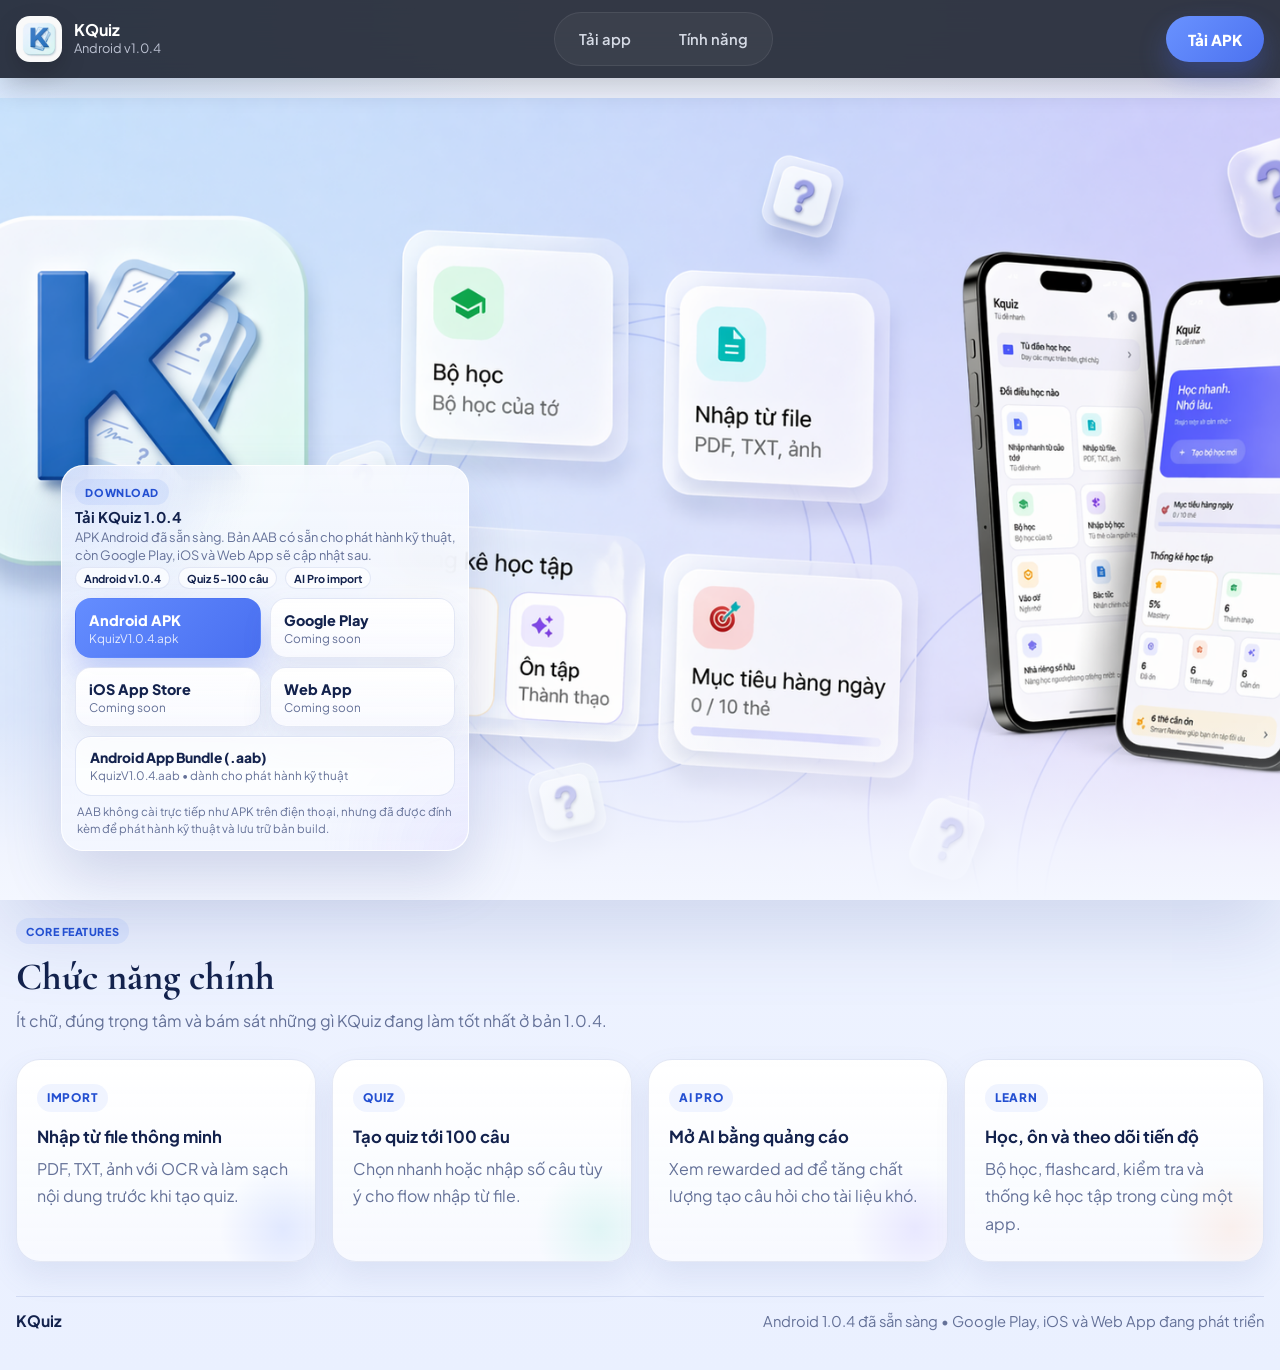
==== commit 66699e25: "Update landing page to v1.0.4" ====
--- a/index.html
+++ b/index.html
@@ -6,13 +6,13 @@
   <title>KQuiz | Tải ứng dụng học tập chính thức</title>
   <meta
     name="description"
-    content="Tải KQuiz Android APK v1.0.3. Nhập tài liệu, tạo quiz và ôn tập nhanh hơn với giao diện học tập thông minh."
+    content="Tải KQuiz Android APK/AAB v1.0.4. Nhập tài liệu, tạo quiz tới 100 câu, dùng AI Pro mở bằng quảng cáo và ôn tập nhanh hơn."
   >
   <meta name="theme-color" content="#111827">
   <meta property="og:title" content="KQuiz | Tải ứng dụng học tập chính thức">
   <meta
     property="og:description"
-    content="Trang tải chính thức của KQuiz với ảnh hero lớn, cụm nút tải app nổi bật và phần giới thiệu gọn về các chức năng chính."
+    content="Trang tải chính thức của KQuiz với ảnh hero lớn, nút tải rõ ràng và phần giới thiệu ngắn về các tính năng chính."
   >
   <meta property="og:type" content="website">
   <meta property="og:image" content="./assets/hero/hero-desktop.png">
@@ -32,7 +32,7 @@
         <img class="brand__icon" src="./assets/hero/logo-k.jpg" alt="Logo KQuiz">
         <span class="brand__copy">
           <strong>KQuiz</strong>
-          <small>Android v1.0.3</small>
+          <small>Android v1.0.4</small>
         </span>
       </a>
 
@@ -41,7 +41,7 @@
         <a class="topbar__link" href="#features">Tính năng</a>
       </nav>
 
-      <a class="topbar__cta" href="./downloads/KquizV1.0.3.apk" download>Tải APK</a>
+      <a class="topbar__cta" href="./downloads/KquizV1.0.4.apk" download>Tải APK</a>
     </div>
   </header>
 
@@ -60,18 +60,18 @@
         <div class="hero__downloads" aria-label="Tải KQuiz">
           <div class="hero__downloads-head">
             <span class="hero__downloads-kicker">Download</span>
-            <strong>Tải KQuiz ngay</strong>
-            <p>APK Android đã sẵn sàng. Các nền tảng khác sẽ cập nhật tiếp.</p>
+            <strong>Tải KQuiz 1.0.4</strong>
+            <p>APK Android đã sẵn sàng. Bản AAB có sẵn cho phát hành kỹ thuật, còn Google Play, iOS và Web App sẽ cập nhật sau.</p>
             <div class="hero__badges" aria-label="Điểm nổi bật">
-              <span class="hero__badge">Android ready</span>
-              <span class="hero__badge">Offline study</span>
-              <span class="hero__badge">Smart Scan Pro</span>
+              <span class="hero__badge">Android v1.0.4</span>
+              <span class="hero__badge">Quiz 5-100 câu</span>
+              <span class="hero__badge">AI Pro import</span>
             </div>
           </div>
 
-          <a class="download-button download-button--primary" href="./downloads/KquizV1.0.3.apk" download>
+          <a class="download-button download-button--primary" href="./downloads/KquizV1.0.4.apk" download>
             <span>Android APK</span>
-            <small>KquizV1.0.3.apk</small>
+            <small>KquizV1.0.4.apk</small>
           </a>
 
           <button class="download-button" type="button" disabled>
@@ -88,6 +88,13 @@
             <span>Web App</span>
             <small>Coming soon</small>
           </button>
+
+          <a class="artifact-link" href="./downloads/KquizV1.0.4.aab" download>
+            <span>Android App Bundle (.aab)</span>
+            <small>KquizV1.0.4.aab • dành cho phát hành kỹ thuật</small>
+          </a>
+
+          <p class="artifact-note">AAB không cài trực tiếp như APK trên điện thoại, nhưng đã được đính kèm để phát hành kỹ thuật và lưu trữ bản build.</p>
         </div>
       </div>
     </section>
@@ -97,32 +104,32 @@
         <div class="features__head reveal" style="--delay: 0.02s">
           <span class="eyebrow">Core features</span>
           <h2>Chức năng chính</h2>
-          <p>Ít chữ, vào trọng tâm và đúng những gì KQuiz đang làm tốt nhất.</p>
+          <p>Ít chữ, đúng trọng tâm và bám sát những gì KQuiz đang làm tốt nhất ở bản 1.0.4.</p>
         </div>
 
         <div class="features__grid">
           <article class="feature feature--blue reveal" style="--delay: 0.04s">
-            <span class="feature__meta">INPUT</span>
-            <h3>Nhập từ file</h3>
-            <p>PDF, TXT, ảnh.</p>
+            <span class="feature__meta">IMPORT</span>
+            <h3>Nhập từ file thông minh</h3>
+            <p>PDF, TXT, ảnh với OCR và làm sạch nội dung trước khi tạo quiz.</p>
           </article>
 
           <article class="feature feature--mint reveal" style="--delay: 0.08s">
-            <span class="feature__meta">SETS</span>
-            <h3>Bộ học</h3>
-            <p>Tạo bộ học nhanh.</p>
+            <span class="feature__meta">QUIZ</span>
+            <h3>Tạo quiz tới 100 câu</h3>
+            <p>Chọn nhanh hoặc nhập số câu tùy ý cho flow nhập từ file.</p>
           </article>
 
           <article class="feature feature--violet reveal" style="--delay: 0.12s">
-            <span class="feature__meta">QUIZ</span>
-            <h3>Quiz & Flashcard</h3>
-            <p>Học và ôn lại gọn.</p>
+            <span class="feature__meta">AI PRO</span>
+            <h3>Mở AI bằng quảng cáo</h3>
+            <p>Xem rewarded ad để tăng chất lượng tạo câu hỏi cho tài liệu khó.</p>
           </article>
 
           <article class="feature feature--peach reveal" style="--delay: 0.16s">
-            <span class="feature__meta">STATS</span>
-            <h3>Thống kê học tập</h3>
-            <p>Theo dõi tiến độ.</p>
+            <span class="feature__meta">LEARN</span>
+            <h3>Học, ôn và theo dõi tiến độ</h3>
+            <p>Bộ học, flashcard, kiểm tra và thống kê học tập trong cùng một app.</p>
           </article>
         </div>
       </div>
@@ -132,7 +139,7 @@
   <footer class="footer">
     <div class="footer__inner">
       <strong>KQuiz</strong>
-      <p>Android APK sẵn sàng • Các nền tảng khác đang phát triển</p>
+      <p>Android 1.0.4 đã sẵn sàng • Google Play, iOS và Web App đang phát triển</p>
     </div>
   </footer>
 
--- a/styles.css
+++ b/styles.css
@@ -311,6 +311,47 @@
   color: var(--text-soft);
 }
 
+.artifact-link {
+  grid-column: 1 / -1;
+  min-height: 56px;
+  padding: 12px 14px;
+  display: flex;
+  flex-direction: column;
+  justify-content: center;
+  gap: 2px;
+  border: 1px solid rgba(98, 123, 205, 0.18);
+  border-radius: 16px;
+  background: rgba(255, 255, 255, 0.74);
+  color: var(--text);
+  box-shadow: inset 0 1px 0 rgba(255, 255, 255, 0.7);
+  transition: transform 180ms ease, box-shadow 180ms ease, border-color 180ms ease;
+}
+
+.artifact-link span {
+  font-size: 0.86rem;
+  font-weight: 800;
+}
+
+.artifact-link small {
+  font-size: 0.73rem;
+  color: var(--text-soft);
+}
+
+.artifact-link:hover,
+.artifact-link:focus-visible {
+  transform: translateY(-2px);
+  box-shadow: 0 16px 28px rgba(101, 118, 183, 0.12);
+  border-color: rgba(82, 114, 217, 0.28);
+}
+
+.artifact-note {
+  grid-column: 1 / -1;
+  margin: -1px 2px 0;
+  color: var(--text-soft);
+  font-size: 0.72rem;
+  line-height: 1.45;
+}
+
 .download-button:hover,
 .download-button:focus-visible {
   transform: translateY(-2px);
@@ -673,6 +714,15 @@
     font-size: 0.72rem;
   }
 
+  .artifact-link {
+    min-height: 54px;
+    padding: 12px;
+  }
+
+  .artifact-note {
+    font-size: 0.7rem;
+  }
+
   .features {
     padding-top: 18px;
   }
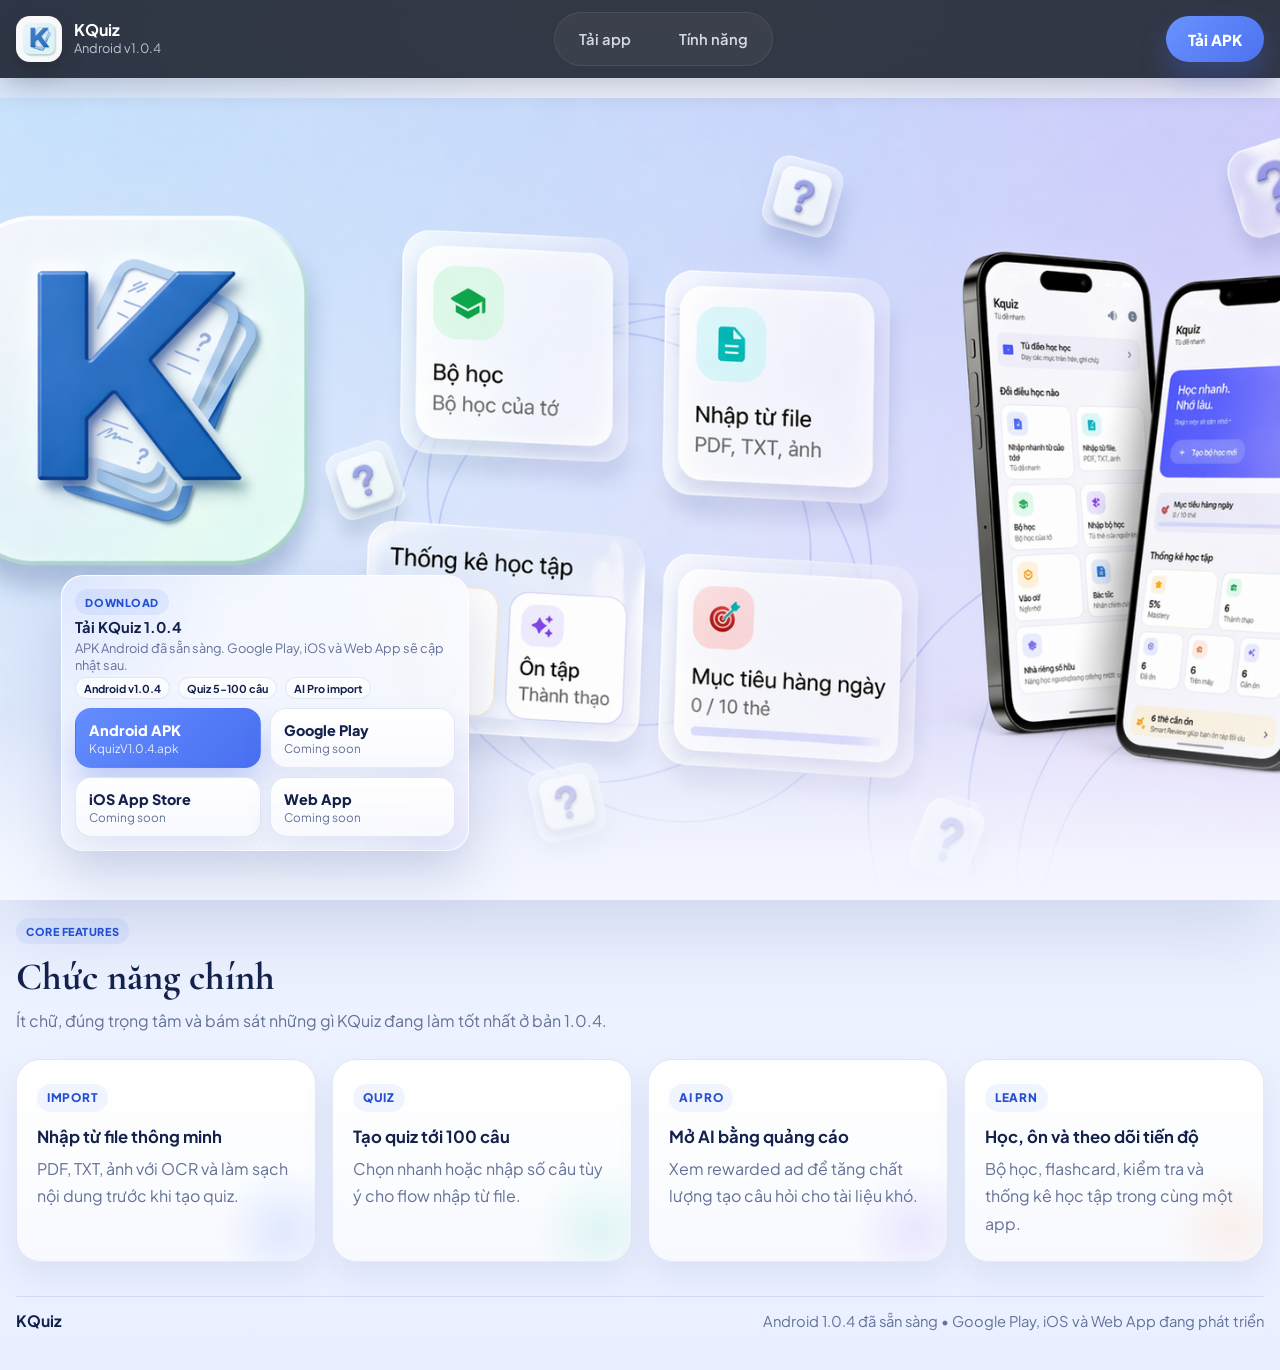
==== commit fc0c78d4: "Remove AAB download from landing page" ====
--- a/index.html
+++ b/index.html
@@ -6,7 +6,7 @@
   <title>KQuiz | Tải ứng dụng học tập chính thức</title>
   <meta
     name="description"
-    content="Tải KQuiz Android APK/AAB v1.0.4. Nhập tài liệu, tạo quiz tới 100 câu, dùng AI Pro mở bằng quảng cáo và ôn tập nhanh hơn."
+    content="Tải KQuiz Android APK v1.0.4. Nhập tài liệu, tạo quiz tới 100 câu, dùng AI Pro mở bằng quảng cáo và ôn tập nhanh hơn."
   >
   <meta name="theme-color" content="#111827">
   <meta property="og:title" content="KQuiz | Tải ứng dụng học tập chính thức">
@@ -61,7 +61,7 @@
           <div class="hero__downloads-head">
             <span class="hero__downloads-kicker">Download</span>
             <strong>Tải KQuiz 1.0.4</strong>
-            <p>APK Android đã sẵn sàng. Bản AAB có sẵn cho phát hành kỹ thuật, còn Google Play, iOS và Web App sẽ cập nhật sau.</p>
+            <p>APK Android đã sẵn sàng. Google Play, iOS và Web App sẽ cập nhật sau.</p>
             <div class="hero__badges" aria-label="Điểm nổi bật">
               <span class="hero__badge">Android v1.0.4</span>
               <span class="hero__badge">Quiz 5-100 câu</span>
@@ -88,13 +88,6 @@
             <span>Web App</span>
             <small>Coming soon</small>
           </button>
-
-          <a class="artifact-link" href="./downloads/KquizV1.0.4.aab" download>
-            <span>Android App Bundle (.aab)</span>
-            <small>KquizV1.0.4.aab • dành cho phát hành kỹ thuật</small>
-          </a>
-
-          <p class="artifact-note">AAB không cài trực tiếp như APK trên điện thoại, nhưng đã được đính kèm để phát hành kỹ thuật và lưu trữ bản build.</p>
         </div>
       </div>
     </section>
--- a/styles.css
+++ b/styles.css
@@ -311,47 +311,6 @@
   color: var(--text-soft);
 }
 
-.artifact-link {
-  grid-column: 1 / -1;
-  min-height: 56px;
-  padding: 12px 14px;
-  display: flex;
-  flex-direction: column;
-  justify-content: center;
-  gap: 2px;
-  border: 1px solid rgba(98, 123, 205, 0.18);
-  border-radius: 16px;
-  background: rgba(255, 255, 255, 0.74);
-  color: var(--text);
-  box-shadow: inset 0 1px 0 rgba(255, 255, 255, 0.7);
-  transition: transform 180ms ease, box-shadow 180ms ease, border-color 180ms ease;
-}
-
-.artifact-link span {
-  font-size: 0.86rem;
-  font-weight: 800;
-}
-
-.artifact-link small {
-  font-size: 0.73rem;
-  color: var(--text-soft);
-}
-
-.artifact-link:hover,
-.artifact-link:focus-visible {
-  transform: translateY(-2px);
-  box-shadow: 0 16px 28px rgba(101, 118, 183, 0.12);
-  border-color: rgba(82, 114, 217, 0.28);
-}
-
-.artifact-note {
-  grid-column: 1 / -1;
-  margin: -1px 2px 0;
-  color: var(--text-soft);
-  font-size: 0.72rem;
-  line-height: 1.45;
-}
-
 .download-button:hover,
 .download-button:focus-visible {
   transform: translateY(-2px);
@@ -714,15 +673,6 @@
     font-size: 0.72rem;
   }
 
-  .artifact-link {
-    min-height: 54px;
-    padding: 12px;
-  }
-
-  .artifact-note {
-    font-size: 0.7rem;
-  }
-
   .features {
     padding-top: 18px;
   }
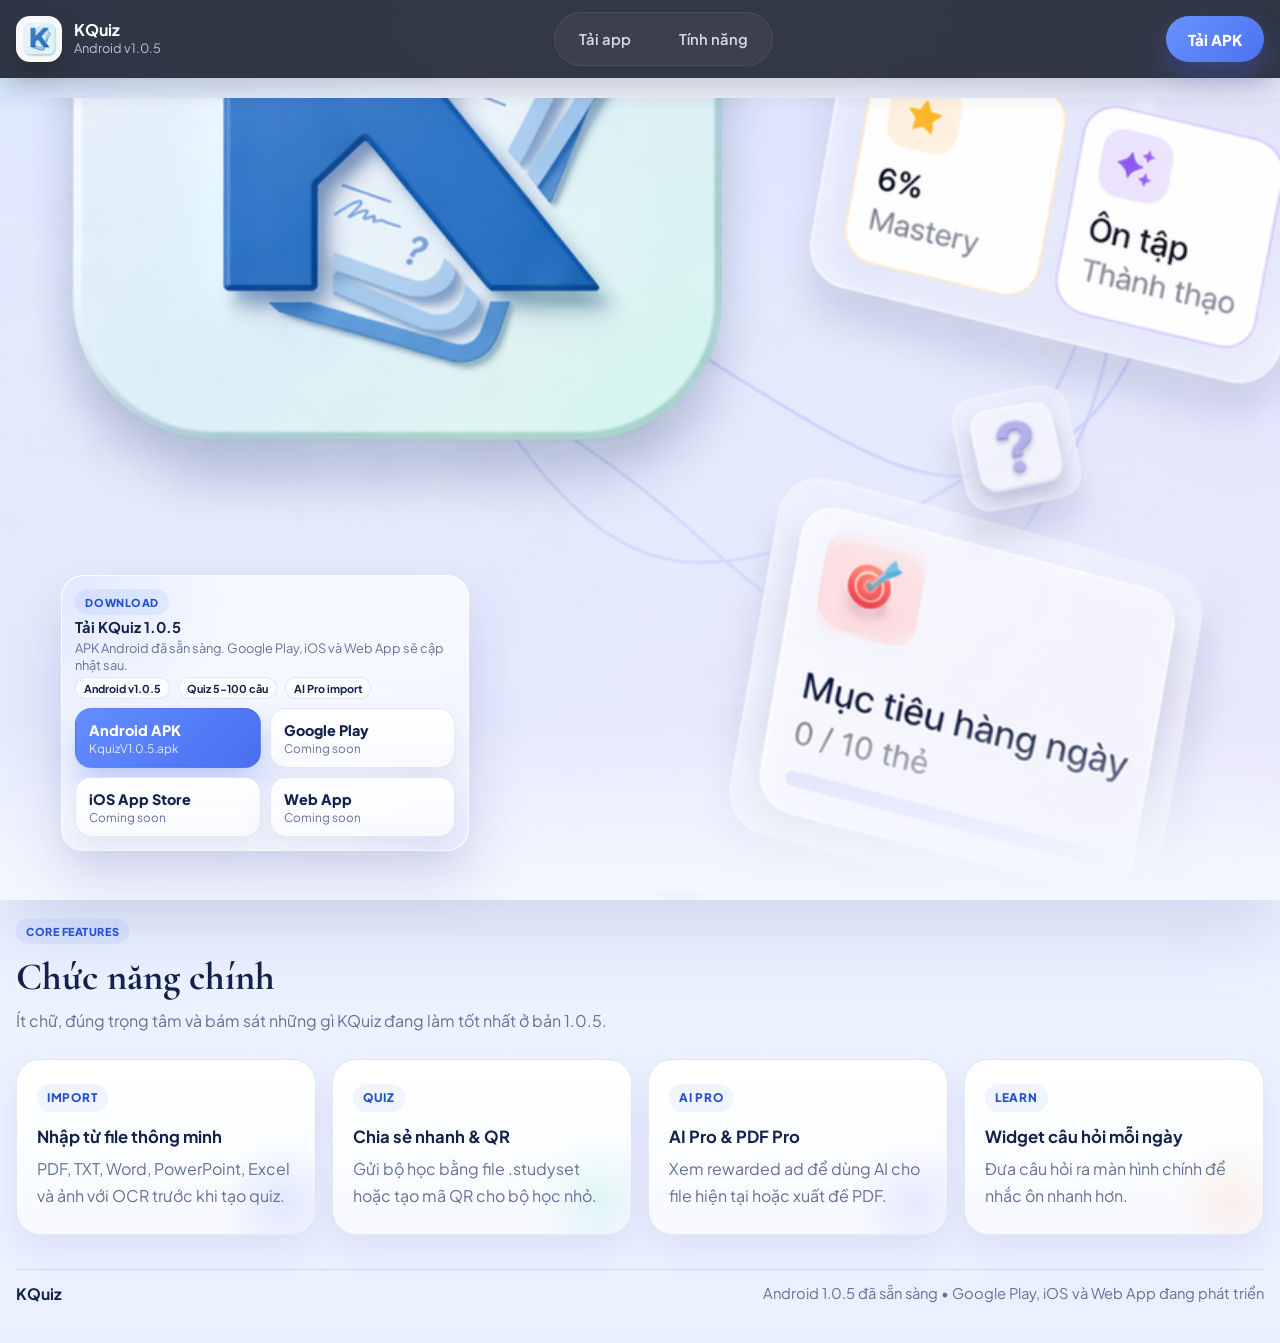
==== commit be571deb: "Update KQuiz download to v1.0.5" ====
--- a/index.html
+++ b/index.html
@@ -6,7 +6,7 @@
   <title>KQuiz | Tải ứng dụng học tập chính thức</title>
   <meta
     name="description"
-    content="Tải KQuiz Android APK v1.0.4. Nhập tài liệu, tạo quiz tới 100 câu, dùng AI Pro mở bằng quảng cáo và ôn tập nhanh hơn."
+    content="Tải KQuiz Android APK v1.0.5. Nhập thêm Office, chia sẻ QR, widget câu hỏi mỗi ngày, PDF Pro và AI Pro mở bằng quảng cáo."
   >
   <meta name="theme-color" content="#111827">
   <meta property="og:title" content="KQuiz | Tải ứng dụng học tập chính thức">
@@ -32,7 +32,7 @@
         <img class="brand__icon" src="./assets/hero/logo-k.jpg" alt="Logo KQuiz">
         <span class="brand__copy">
           <strong>KQuiz</strong>
-          <small>Android v1.0.4</small>
+          <small>Android v1.0.5</small>
         </span>
       </a>
 
@@ -41,7 +41,7 @@
         <a class="topbar__link" href="#features">Tính năng</a>
       </nav>
 
-      <a class="topbar__cta" href="./downloads/KquizV1.0.4.apk" download>Tải APK</a>
+      <a class="topbar__cta" href="./downloads/KquizV1.0.5.apk" download>Tải APK</a>
     </div>
   </header>
 
@@ -60,18 +60,18 @@
         <div class="hero__downloads" aria-label="Tải KQuiz">
           <div class="hero__downloads-head">
             <span class="hero__downloads-kicker">Download</span>
-            <strong>Tải KQuiz 1.0.4</strong>
+            <strong>Tải KQuiz 1.0.5</strong>
             <p>APK Android đã sẵn sàng. Google Play, iOS và Web App sẽ cập nhật sau.</p>
             <div class="hero__badges" aria-label="Điểm nổi bật">
-              <span class="hero__badge">Android v1.0.4</span>
+              <span class="hero__badge">Android v1.0.5</span>
               <span class="hero__badge">Quiz 5-100 câu</span>
               <span class="hero__badge">AI Pro import</span>
             </div>
           </div>
 
-          <a class="download-button download-button--primary" href="./downloads/KquizV1.0.4.apk" download>
+          <a class="download-button download-button--primary" href="./downloads/KquizV1.0.5.apk" download>
             <span>Android APK</span>
-            <small>KquizV1.0.4.apk</small>
+            <small>KquizV1.0.5.apk</small>
           </a>
 
           <button class="download-button" type="button" disabled>
@@ -97,32 +97,32 @@
         <div class="features__head reveal" style="--delay: 0.02s">
           <span class="eyebrow">Core features</span>
           <h2>Chức năng chính</h2>
-          <p>Ít chữ, đúng trọng tâm và bám sát những gì KQuiz đang làm tốt nhất ở bản 1.0.4.</p>
+          <p>Ít chữ, đúng trọng tâm và bám sát những gì KQuiz đang làm tốt nhất ở bản 1.0.5.</p>
         </div>
 
         <div class="features__grid">
           <article class="feature feature--blue reveal" style="--delay: 0.04s">
             <span class="feature__meta">IMPORT</span>
             <h3>Nhập từ file thông minh</h3>
-            <p>PDF, TXT, ảnh với OCR và làm sạch nội dung trước khi tạo quiz.</p>
+            <p>PDF, TXT, Word, PowerPoint, Excel và ảnh với OCR trước khi tạo quiz.</p>
           </article>
 
           <article class="feature feature--mint reveal" style="--delay: 0.08s">
             <span class="feature__meta">QUIZ</span>
-            <h3>Tạo quiz tới 100 câu</h3>
-            <p>Chọn nhanh hoặc nhập số câu tùy ý cho flow nhập từ file.</p>
+            <h3>Chia sẻ nhanh & QR</h3>
+            <p>Gửi bộ học bằng file .studyset hoặc tạo mã QR cho bộ học nhỏ.</p>
           </article>
 
           <article class="feature feature--violet reveal" style="--delay: 0.12s">
             <span class="feature__meta">AI PRO</span>
-            <h3>Mở AI bằng quảng cáo</h3>
-            <p>Xem rewarded ad để tăng chất lượng tạo câu hỏi cho tài liệu khó.</p>
+            <h3>AI Pro & PDF Pro</h3>
+            <p>Xem rewarded ad để dùng AI cho file hiện tại hoặc xuất đề PDF.</p>
           </article>
 
           <article class="feature feature--peach reveal" style="--delay: 0.16s">
             <span class="feature__meta">LEARN</span>
-            <h3>Học, ôn và theo dõi tiến độ</h3>
-            <p>Bộ học, flashcard, kiểm tra và thống kê học tập trong cùng một app.</p>
+            <h3>Widget câu hỏi mỗi ngày</h3>
+            <p>Đưa câu hỏi ra màn hình chính để nhắc ôn nhanh hơn.</p>
           </article>
         </div>
       </div>
@@ -132,7 +132,7 @@
   <footer class="footer">
     <div class="footer__inner">
       <strong>KQuiz</strong>
-      <p>Android 1.0.4 đã sẵn sàng • Google Play, iOS và Web App đang phát triển</p>
+      <p>Android 1.0.5 đã sẵn sàng • Google Play, iOS và Web App đang phát triển</p>
     </div>
   </footer>
 
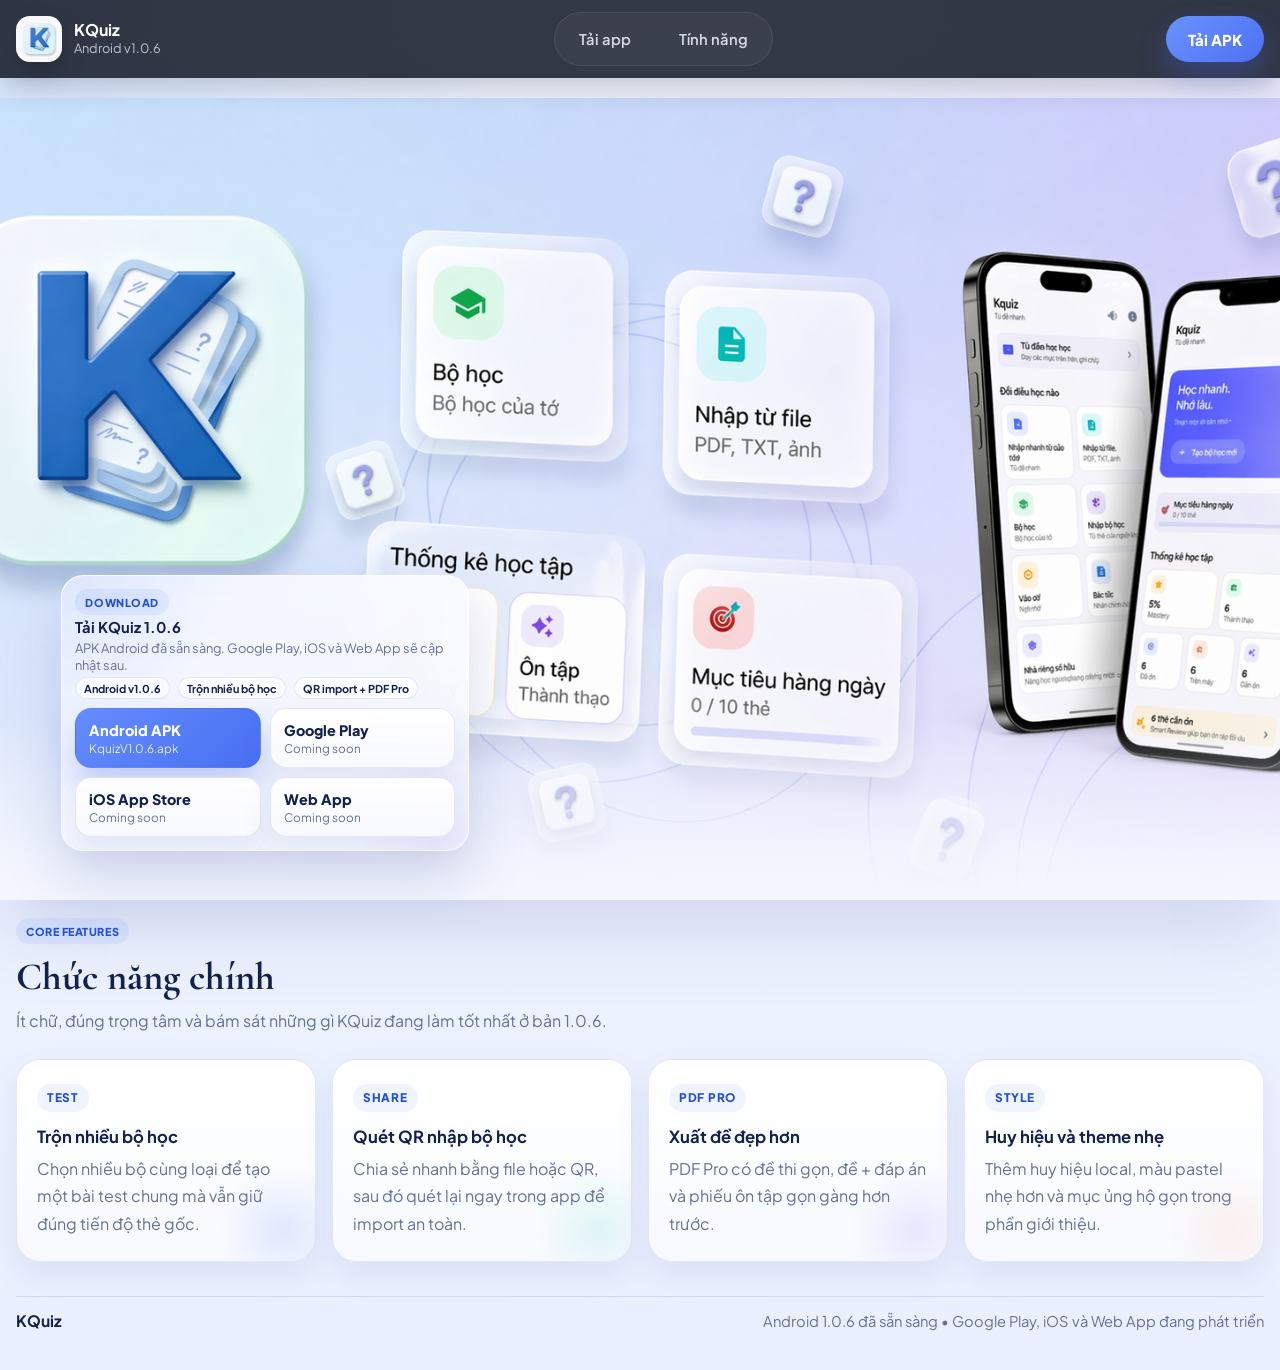
==== commit 4780a6c4: "Update landing page to v1.0.6" ====
--- a/index.html
+++ b/index.html
@@ -6,13 +6,13 @@
   <title>KQuiz | Tải ứng dụng học tập chính thức</title>
   <meta
     name="description"
-    content="Tải KQuiz Android APK v1.0.5. Nhập thêm Office, chia sẻ QR, widget câu hỏi mỗi ngày, PDF Pro và AI Pro mở bằng quảng cáo."
+    content="Tải KQuiz Android APK v1.0.6 với trộn nhiều bộ học, quét QR nhập bộ học, PDF Pro đẹp hơn, huy hiệu local và theme màu nhẹ."
   >
   <meta name="theme-color" content="#111827">
   <meta property="og:title" content="KQuiz | Tải ứng dụng học tập chính thức">
   <meta
     property="og:description"
-    content="Trang tải chính thức của KQuiz với ảnh hero lớn, nút tải rõ ràng và phần giới thiệu ngắn về các tính năng chính."
+    content="Trang tải chính thức của KQuiz với ảnh hero lớn, nút tải rõ ràng và phần giới thiệu ngắn về các tính năng chính của bản 1.0.6."
   >
   <meta property="og:type" content="website">
   <meta property="og:image" content="./assets/hero/hero-desktop.png">
@@ -32,7 +32,7 @@
         <img class="brand__icon" src="./assets/hero/logo-k.jpg" alt="Logo KQuiz">
         <span class="brand__copy">
           <strong>KQuiz</strong>
-          <small>Android v1.0.5</small>
+          <small>Android v1.0.6</small>
         </span>
       </a>
 
@@ -41,7 +41,7 @@
         <a class="topbar__link" href="#features">Tính năng</a>
       </nav>
 
-      <a class="topbar__cta" href="./downloads/KquizV1.0.5.apk" download>Tải APK</a>
+      <a class="topbar__cta" href="./downloads/KquizV1.0.6.apk" download>Tải APK</a>
     </div>
   </header>
 
@@ -52,7 +52,7 @@
           <source media="(max-width: 860px)" srcset="./assets/hero/hero-mobile.png">
           <img
             src="./assets/hero/hero-desktop.png"
-            alt="Ảnh hero của KQuiz với logo K, các thẻ chức năng và mockup ứng dụng."
+            alt="Ảnh hero của KQuiz với logo K, các thẻ tính năng và mockup ứng dụng."
             fetchpriority="high"
           >
         </picture>
@@ -60,18 +60,18 @@
         <div class="hero__downloads" aria-label="Tải KQuiz">
           <div class="hero__downloads-head">
             <span class="hero__downloads-kicker">Download</span>
-            <strong>Tải KQuiz 1.0.5</strong>
+            <strong>Tải KQuiz 1.0.6</strong>
             <p>APK Android đã sẵn sàng. Google Play, iOS và Web App sẽ cập nhật sau.</p>
             <div class="hero__badges" aria-label="Điểm nổi bật">
-              <span class="hero__badge">Android v1.0.5</span>
-              <span class="hero__badge">Quiz 5-100 câu</span>
-              <span class="hero__badge">AI Pro import</span>
+              <span class="hero__badge">Android v1.0.6</span>
+              <span class="hero__badge">Trộn nhiều bộ học</span>
+              <span class="hero__badge">QR import + PDF Pro</span>
             </div>
           </div>
 
-          <a class="download-button download-button--primary" href="./downloads/KquizV1.0.5.apk" download>
+          <a class="download-button download-button--primary" href="./downloads/KquizV1.0.6.apk" download>
             <span>Android APK</span>
-            <small>KquizV1.0.5.apk</small>
+            <small>KquizV1.0.6.apk</small>
           </a>
 
           <button class="download-button" type="button" disabled>
@@ -97,32 +97,32 @@
         <div class="features__head reveal" style="--delay: 0.02s">
           <span class="eyebrow">Core features</span>
           <h2>Chức năng chính</h2>
-          <p>Ít chữ, đúng trọng tâm và bám sát những gì KQuiz đang làm tốt nhất ở bản 1.0.5.</p>
+          <p>Ít chữ, đúng trọng tâm và bám sát những gì KQuiz đang làm tốt nhất ở bản 1.0.6.</p>
         </div>
 
         <div class="features__grid">
           <article class="feature feature--blue reveal" style="--delay: 0.04s">
-            <span class="feature__meta">IMPORT</span>
-            <h3>Nhập từ file thông minh</h3>
-            <p>PDF, TXT, Word, PowerPoint, Excel và ảnh với OCR trước khi tạo quiz.</p>
+            <span class="feature__meta">TEST</span>
+            <h3>Trộn nhiều bộ học</h3>
+            <p>Chọn nhiều bộ cùng loại để tạo một bài test chung mà vẫn giữ đúng tiến độ thẻ gốc.</p>
           </article>
 
           <article class="feature feature--mint reveal" style="--delay: 0.08s">
-            <span class="feature__meta">QUIZ</span>
-            <h3>Chia sẻ nhanh & QR</h3>
-            <p>Gửi bộ học bằng file .studyset hoặc tạo mã QR cho bộ học nhỏ.</p>
+            <span class="feature__meta">SHARE</span>
+            <h3>Quét QR nhập bộ học</h3>
+            <p>Chia sẻ nhanh bằng file hoặc QR, sau đó quét lại ngay trong app để import an toàn.</p>
           </article>
 
           <article class="feature feature--violet reveal" style="--delay: 0.12s">
-            <span class="feature__meta">AI PRO</span>
-            <h3>AI Pro & PDF Pro</h3>
-            <p>Xem rewarded ad để dùng AI cho file hiện tại hoặc xuất đề PDF.</p>
+            <span class="feature__meta">PDF PRO</span>
+            <h3>Xuất đề đẹp hơn</h3>
+            <p>PDF Pro có đề thi gọn, đề + đáp án và phiếu ôn tập gọn gàng hơn trước.</p>
           </article>
 
           <article class="feature feature--peach reveal" style="--delay: 0.16s">
-            <span class="feature__meta">LEARN</span>
-            <h3>Widget câu hỏi mỗi ngày</h3>
-            <p>Đưa câu hỏi ra màn hình chính để nhắc ôn nhanh hơn.</p>
+            <span class="feature__meta">STYLE</span>
+            <h3>Huy hiệu và theme nhẹ</h3>
+            <p>Thêm huy hiệu local, màu pastel nhẹ hơn và mục ủng hộ gọn trong phần giới thiệu.</p>
           </article>
         </div>
       </div>
@@ -132,7 +132,7 @@
   <footer class="footer">
     <div class="footer__inner">
       <strong>KQuiz</strong>
-      <p>Android 1.0.5 đã sẵn sàng • Google Play, iOS và Web App đang phát triển</p>
+      <p>Android 1.0.6 đã sẵn sàng • Google Play, iOS và Web App đang phát triển</p>
     </div>
   </footer>
 
